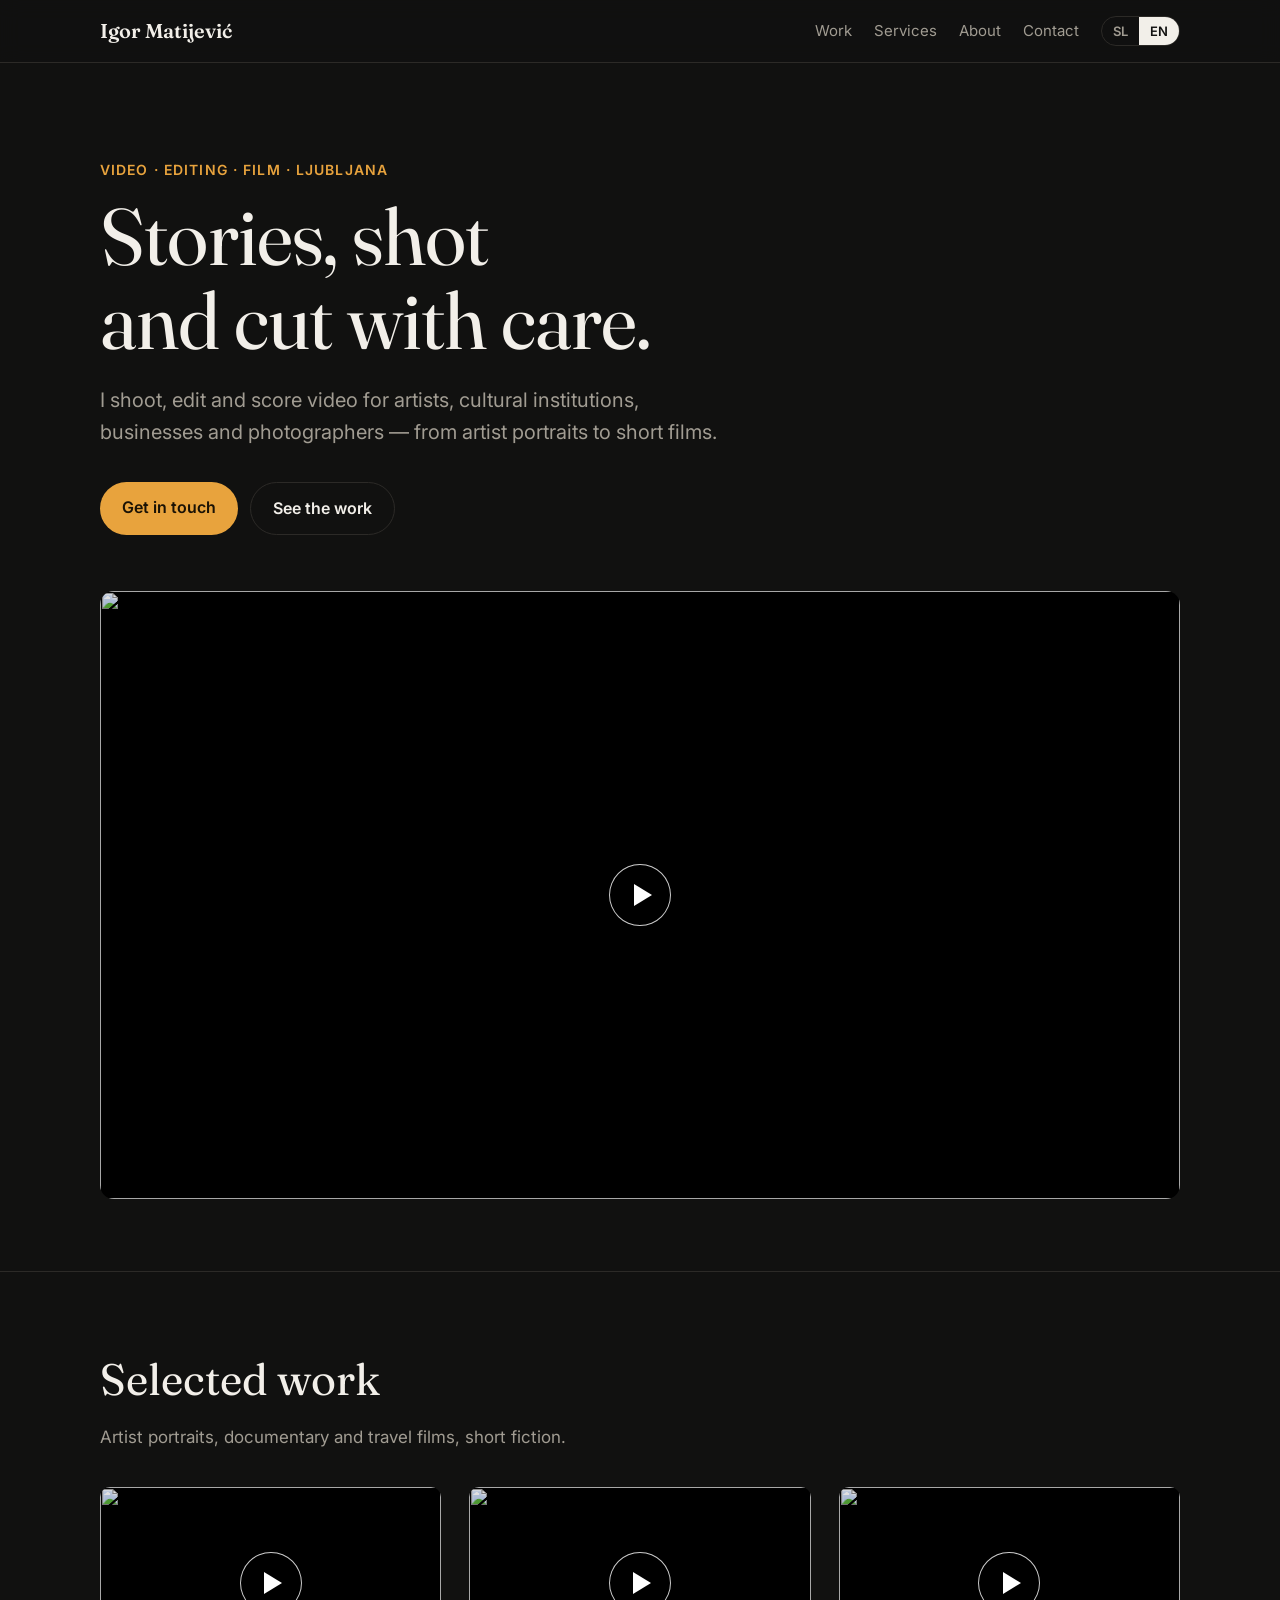
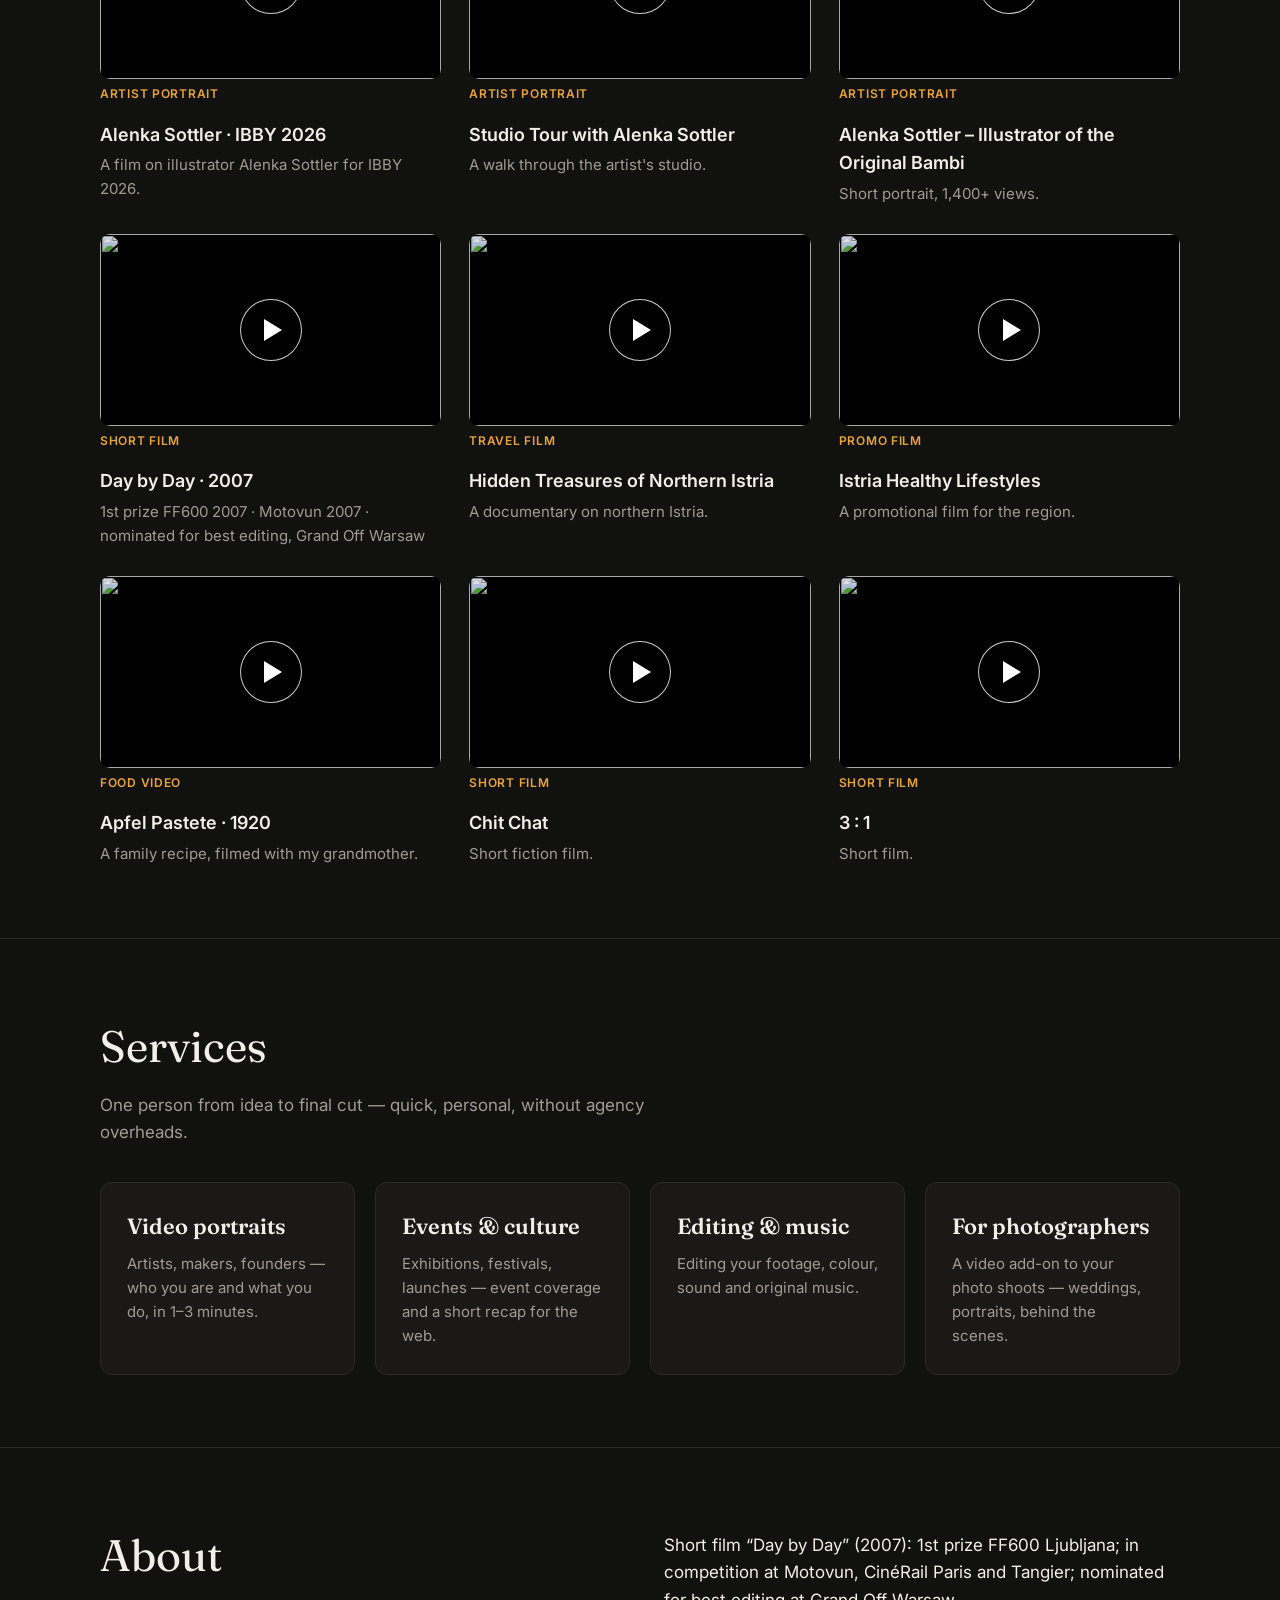
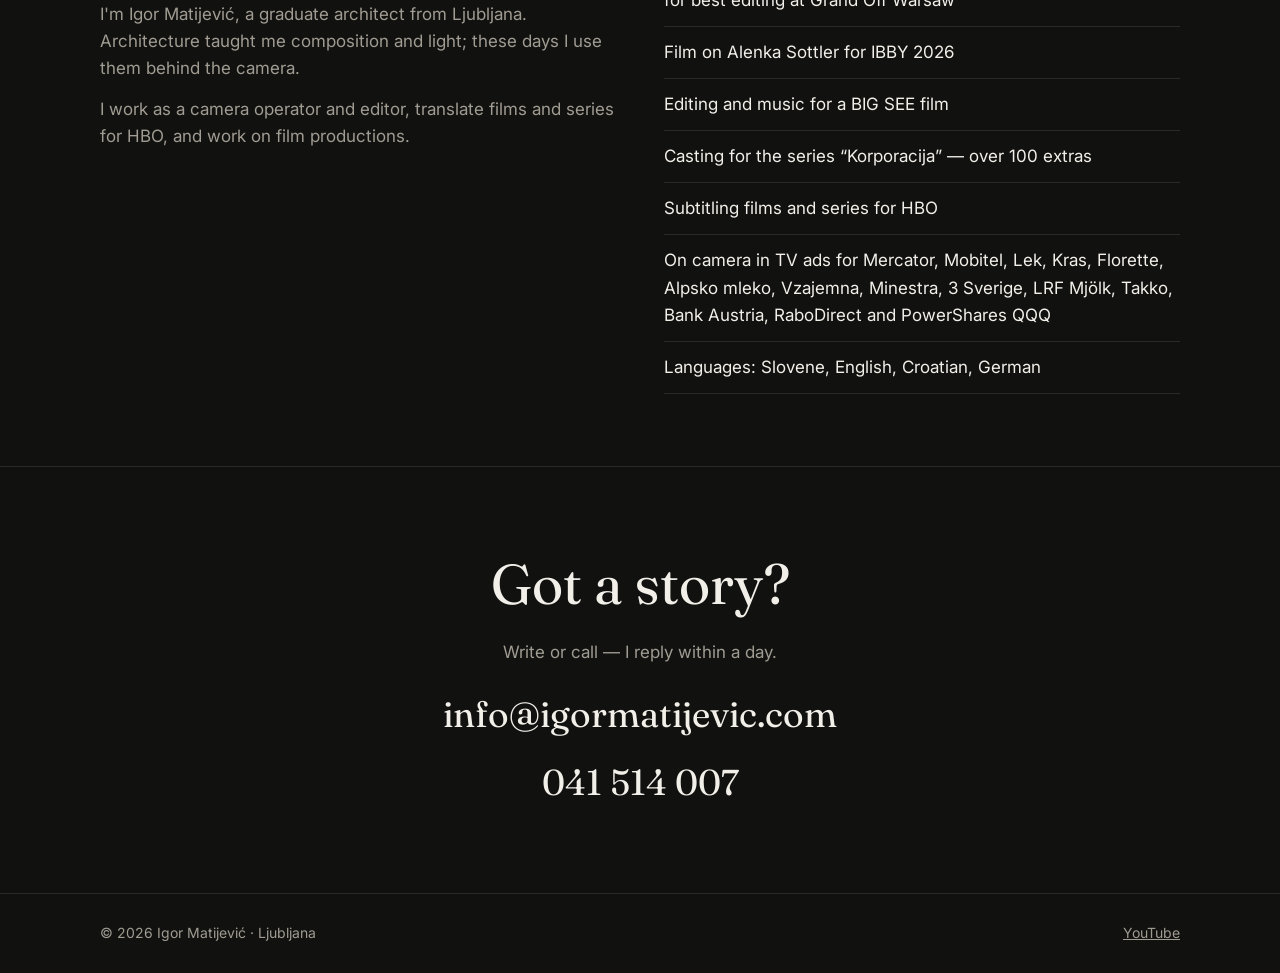
==== index.html @ 6543221e "Add all TV ads to on-camera list" ====
<!doctype html>
<html lang="sl">
<head>
<meta charset="utf-8">
<meta name="viewport" content="width=device-width, initial-scale=1">
<title>Igor Matijević · Video, montaža, film</title>
<meta name="description" content="Igor Matijević – video produkcija, montaža in kratki filmi v Ljubljani. Video production, editing and short films, Ljubljana.">
<link rel="preconnect" href="https://fonts.googleapis.com">
<link rel="preconnect" href="https://fonts.gstatic.com" crossorigin>
<link href="https://fonts.googleapis.com/css2?family=Fraunces:opsz,wght@9..144,400;9..144,600&family=Inter:wght@400;500;600&display=swap" rel="stylesheet">
<style>
:root{--bg:#111110;--bg2:#1a1917;--fg:#f2efe9;--mute:#a19c92;--line:#2c2a27;--acc:#e8a33d}
*{box-sizing:border-box;margin:0;padding:0}
html{scroll-behavior:smooth}
body{background:var(--bg);color:var(--fg);font:17px/1.6 Inter,system-ui,sans-serif;-webkit-font-smoothing:antialiased}
a{color:inherit}
.wrap{max-width:1120px;margin:0 auto;padding:0 20px}
header{position:sticky;top:0;z-index:5;background:rgba(17,17,16,.88);backdrop-filter:blur(10px);border-bottom:1px solid var(--line)}
header .wrap{display:flex;align-items:center;justify-content:space-between;height:62px;gap:16px}
.logo{font-family:Fraunces,serif;font-weight:600;font-size:20px;text-decoration:none;white-space:nowrap}
nav{display:flex;gap:22px;align-items:center}
nav a{text-decoration:none;color:var(--mute);font-size:15px}
nav a:hover{color:var(--fg)}
.lang{border:1px solid var(--line);border-radius:999px;display:flex;overflow:hidden}
.lang button{background:none;border:0;color:var(--mute);font:600 13px Inter;padding:6px 11px;cursor:pointer}
.lang button.on{background:var(--fg);color:var(--bg)}
.hero{padding-top:96px;padding-bottom:72px}
.eyebrow{color:var(--acc);font-size:14px;font-weight:600;letter-spacing:.08em;text-transform:uppercase}
h1{font-family:Fraunces,serif;font-weight:400;font-size:clamp(40px,7vw,80px);line-height:1.04;margin:14px 0 22px;letter-spacing:-.01em}
.lead{font-size:20px;color:var(--mute);max-width:620px}
.cta{display:flex;gap:12px;margin-top:34px;flex-wrap:wrap}
.btn{display:inline-block;padding:13px 22px;border-radius:999px;text-decoration:none;font-weight:600;font-size:16px}
.btn.p{background:var(--acc);color:#1a1205}
.btn.s{border:1px solid var(--line)}
.feature{position:relative;aspect-ratio:16/9;border-radius:14px;overflow:hidden;background:#000;margin-top:56px}
section{padding:72px 0;border-top:1px solid var(--line)}
h2{font-family:Fraunces,serif;font-weight:400;font-size:clamp(30px,4vw,44px);margin-bottom:10px}
.sub{color:var(--mute);margin-bottom:36px;max-width:620px}
.grid{display:grid;grid-template-columns:repeat(auto-fill,minmax(300px,1fr));gap:28px}
.card .vid{position:relative;aspect-ratio:16/9;border-radius:10px;overflow:hidden;background:#000;cursor:pointer}
.vid img{width:100%;height:100%;object-fit:cover;display:block;transition:transform .4s,opacity .3s;opacity:.88}
.vid:hover img{transform:scale(1.03);opacity:1}
.vid .play{position:absolute;inset:0;display:grid;place-items:center}
.vid .play span{width:62px;height:62px;border-radius:50%;background:rgba(0,0,0,.55);border:1.5px solid rgba(255,255,255,.8);display:grid;place-items:center}
.vid .play span:after{content:"";border-left:18px solid #fff;border-top:11px solid transparent;border-bottom:11px solid transparent;margin-left:5px}
.vid iframe{position:absolute;inset:0;width:100%;height:100%;border:0}
.card h3{font-size:18px;font-weight:600;margin:14px 0 4px}
.card p{color:var(--mute);font-size:15px}
.tag{display:inline-block;font-size:12px;font-weight:600;color:var(--acc);text-transform:uppercase;letter-spacing:.06em}
.svc{display:grid;grid-template-columns:repeat(auto-fit,minmax(240px,1fr));gap:20px}
.svc div{background:var(--bg2);border:1px solid var(--line);border-radius:12px;padding:26px}
.svc h3{font-family:Fraunces,serif;font-weight:600;font-size:22px;margin-bottom:8px}
.svc p{color:var(--mute);font-size:15px}
.about{display:grid;grid-template-columns:1fr 1fr;gap:48px}
.about p{color:var(--mute);margin-bottom:14px}
.about ul{list-style:none}
.about li{padding:12px 0;border-bottom:1px solid var(--line)}
.contact{text-align:center}
.contact h2{font-size:clamp(34px,5vw,56px)}
.contact .big{display:block;font-family:Fraunces,serif;font-size:clamp(22px,4vw,36px);text-decoration:none;margin:10px 0}
.contact .big:hover{color:var(--acc)}
footer{border-top:1px solid var(--line);padding:28px 0;color:var(--mute);font-size:14px}
footer .wrap{display:flex;justify-content:space-between;flex-wrap:wrap;gap:10px}
[data-en]{display:none}
html[lang=en] [data-sl]{display:none}
html[lang=en] [data-en]{display:revert}
@media (max-width:760px){
  nav a{display:none}
  .hero{padding-top:56px;padding-bottom:40px}
  .about{grid-template-columns:1fr;gap:20px}
  section{padding:56px 0}
}
</style>
</head>
<body>
<header><div class="wrap">
  <a class="logo" href="#top">Igor Matijević</a>
  <nav>
    <a href="#work"><span data-sl>Projekti</span><span data-en>Work</span></a>
    <a href="#services"><span data-sl>Storitve</span><span data-en>Services</span></a>
    <a href="#about"><span data-sl>O meni</span><span data-en>About</span></a>
    <a href="#contact"><span data-sl>Kontakt</span><span data-en>Contact</span></a>
    <div class="lang"><button data-l="sl">SL</button><button data-l="en">EN</button></div>
  </nav>
</div></header>

<main id="top">
<div class="wrap hero">
  <div class="eyebrow"><span data-sl>Video · montaža · film · Ljubljana</span><span data-en>Video · editing · film · Ljubljana</span></div>
  <h1><span data-sl>Zgodbe, posnete<br>in zmontirane z občutkom.</span><span data-en>Stories, shot<br>and cut with care.</span></h1>
  <p class="lead"><span data-sl>Snemam, montiram in ozvočim video za umetnike, kulturne ustanove, podjetja in fotografe — od portreta umetnika do kratkega filma.</span><span data-en>I shoot, edit and score video for artists, cultural institutions, businesses and photographers — from artist portraits to short films.</span></p>
  <div class="cta">
    <a class="btn p" href="#contact"><span data-sl>Pošljite povpraševanje</span><span data-en>Get in touch</span></a>
    <a class="btn s" href="#work"><span data-sl>Poglejte projekte</span><span data-en>See the work</span></a>
  </div>
  <div class="feature vid" data-id="cUYOiwYadvQ"></div>
</div>

<section id="work"><div class="wrap">
  <h2><span data-sl>Izbrani projekti</span><span data-en>Selected work</span></h2>
  <p class="sub"><span data-sl>Portreti umetnikov, dokumentarni in turistični filmi, kratki igrani filmi.</span><span data-en>Artist portraits, documentary and travel films, short fiction.</span></p>
  <div class="grid">
    <div class="card"><div class="vid" data-id="cUYOiwYadvQ"></div><span class="tag"><span data-sl>Portret umetnice</span><span data-en>Artist portrait</span></span><h3>Alenka Sottler · IBBY 2026</h3><p><span data-sl>Film o ilustratorki Alenki Sottler za IBBY 2026.</span><span data-en>A film on illustrator Alenka Sottler for IBBY 2026.</span></p></div>
    <div class="card"><div class="vid" data-id="S5imX1U618c"></div><span class="tag"><span data-sl>Portret umetnice</span><span data-en>Artist portrait</span></span><h3>Studio Tour with Alenka Sottler</h3><p><span data-sl>Sprehod po ateljeju.</span><span data-en>A walk through the artist's studio.</span></p></div>
    <div class="card"><div class="vid" data-id="T2biNFOkhRQ"></div><span class="tag"><span data-sl>Portret umetnice</span><span data-en>Artist portrait</span></span><h3>Alenka Sottler – Illustrator of the Original Bambi</h3><p><span data-sl>Kratki portret, 1.400+ ogledov.</span><span data-en>Short portrait, 1,400+ views.</span></p></div>
    <div class="card"><div class="vid" data-id="k13na9H8UmI"></div><span class="tag"><span data-sl>Kratki film</span><span data-en>Short film</span></span><h3>Day by Day · 2007</h3><p><span data-sl>1. nagrada FF600 2007 · Motovun 2007 · nominacija za najboljšo montažo, Grand Off Varšava</span><span data-en>1st prize FF600 2007 · Motovun 2007 · nominated for best editing, Grand Off Warsaw</span></p></div>
    <div class="card"><div class="vid" data-id="pCAexVz2f6I"></div><span class="tag"><span data-sl>Turistični film</span><span data-en>Travel film</span></span><h3>Hidden Treasures of Northern Istria</h3><p><span data-sl>Dokumentarni film o severni Istri.</span><span data-en>A documentary on northern Istria.</span></p></div>
    <div class="card"><div class="vid" data-id="UkIZuH9oOqo"></div><span class="tag"><span data-sl>Promocijski film</span><span data-en>Promo film</span></span><h3>Istria Healthy Lifestyles</h3><p><span data-sl>Promocijski film za regijo.</span><span data-en>A promotional film for the region.</span></p></div>
    <div class="card"><div class="vid" data-id="maEDvfX6c0M"></div><span class="tag"><span data-sl>Kulinarični video</span><span data-en>Food video</span></span><h3>Apfel Pastete · 1920</h3><p><span data-sl>Družinski recept, posnet z babico.</span><span data-en>A family recipe, filmed with my grandmother.</span></p></div>
    <div class="card"><div class="vid" data-id="a1gP6Kw1OWs"></div><span class="tag"><span data-sl>Kratki film</span><span data-en>Short film</span></span><h3>Chit Chat</h3><p><span data-sl>Kratki igrani film.</span><span data-en>Short fiction film.</span></p></div>
    <div class="card"><div class="vid" data-id="6SYSOx91cC8"></div><span class="tag"><span data-sl>Kratki film</span><span data-en>Short film</span></span><h3>3 : 1</h3><p><span data-sl>Kratki film.</span><span data-en>Short film.</span></p></div>
  </div>
</div></section>

<section id="services"><div class="wrap">
  <h2><span data-sl>Storitve</span><span data-en>Services</span></h2>
  <p class="sub"><span data-sl>En človek od ideje do končnega videa — hitro, osebno in brez agencijskih stroškov.</span><span data-en>One person from idea to final cut — quick, personal, without agency overheads.</span></p>
  <div class="svc">
    <div><h3><span data-sl>Video portreti</span><span data-en>Video portraits</span></h3><p><span data-sl>Umetniki, obrtniki, podjetniki — kdo ste in kaj delate, v 1–3 minutah.</span><span data-en>Artists, makers, founders — who you are and what you do, in 1–3 minutes.</span></p></div>
    <div><h3><span data-sl>Dogodki in kultura</span><span data-en>Events &amp; culture</span></h3><p><span data-sl>Razstave, festivali, predstavitve — posnetek dogodka in kratek povzetek za splet.</span><span data-en>Exhibitions, festivals, launches — event coverage and a short recap for the web.</span></p></div>
    <div><h3><span data-sl>Montaža in glasba</span><span data-en>Editing &amp; music</span></h3><p><span data-sl>Montaža vašega materiala, barvna korekcija, zvok in originalna glasba.</span><span data-en>Editing your footage, colour, sound and original music.</span></p></div>
    <div><h3><span data-sl>Za fotografe</span><span data-en>For photographers</span></h3><p><span data-sl>Video dodatek k vašim fotografijam — poroke, portreti, zakulisje.</span><span data-en>A video add-on to your photo shoots — weddings, portraits, behind the scenes.</span></p></div>
  </div>
</div></section>

<section id="about"><div class="wrap about">
  <div>
    <h2><span data-sl>O meni</span><span data-en>About</span></h2>
    <p><span data-sl>Sem Igor Matijević, univerzitetni diplomirani arhitekt iz Ljubljane. Arhitektura me je naučila kompozicije in svetlobe; zadnja leta jo uporabljam za kamero.</span><span data-en>I'm Igor Matijević, a graduate architect from Ljubljana. Architecture taught me composition and light; these days I use them behind the camera.</span></p>
    <p><span data-sl>Delam kot snemalec in montažer, prevajam filme in serije za HBO ter sodelujem pri filmskih produkcijah.</span><span data-en>I work as a camera operator and editor, translate films and series for HBO, and work on film productions.</span></p>
  </div>
  <ul>
    <li><span data-sl>Kratki film »Day by Day« (2007): 1. nagrada FF600 Ljubljana; tekmovalni program Motovun, CinéRail Pariz in Tanger; nominacija za montažo Grand Off Varšava</span><span data-en>Short film “Day by Day” (2007): 1st prize FF600 Ljubljana; in competition at Motovun, CinéRail Paris and Tangier; nominated for best editing at Grand Off Warsaw</span></li>
    <li><span data-sl>Film o Alenki Sottler za IBBY 2026</span><span data-en>Film on Alenka Sottler for IBBY 2026</span></li>
    <li><span data-sl>Montaža in glasba za film BIG SEE</span><span data-en>Editing and music for a BIG SEE film</span></li>
    <li><span data-sl>Casting za serijo »Korporacija« — več kot 100 statistov</span><span data-en>Casting for the series “Korporacija” — over 100 extras</span></li>
    <li><span data-sl>Podnaslavljanje filmov in serij za HBO</span><span data-en>Subtitling films and series for HBO</span></li>
    <li><span data-sl>Pred kamero v TV oglasih za Mercator, Mobitel, Lek, Kras, Florette, Alpsko mleko, Vzajemno, Minestro, 3 Sverige, LRF Mjölk, Takko, Bank Austria, RaboDirect in PowerShares QQQ</span><span data-en>On camera in TV ads for Mercator, Mobitel, Lek, Kras, Florette, Alpsko mleko, Vzajemna, Minestra, 3 Sverige, LRF Mjölk, Takko, Bank Austria, RaboDirect and PowerShares QQQ</span></li>
    <li><span data-sl>Jeziki: slovenščina, angleščina, hrvaščina, nemščina</span><span data-en>Languages: Slovene, English, Croatian, German</span></li>
  </ul>
</div></section>

<section id="contact" class="contact"><div class="wrap">
  <h2><span data-sl>Imate zgodbo?</span><span data-en>Got a story?</span></h2>
  <p class="sub" style="margin:0 auto 20px"><span data-sl>Pišite ali pokličite — odgovorim v enem dnevu.</span><span data-en>Write or call — I reply within a day.</span></p>
  <a class="big" href="mailto:info@igormatijevic.com">info@igormatijevic.com</a>
  <a class="big" href="tel:+38641514007">041 514 007</a>
</div></section>
</main>

<footer><div class="wrap">
  <span>© 2026 Igor Matijević · Ljubljana</span>
  <a href="https://www.youtube.com/@IgorMatijevic" target="_blank" rel="noopener">YouTube</a>
</div></footer>

<script>
document.querySelectorAll('.vid').forEach(v=>{
  const id=v.dataset.id;
  v.innerHTML='<img loading="lazy" alt="" src="https://i.ytimg.com/vi/'+id+'/hqdefault.jpg"><div class="play"><span></span></div>';
  v.addEventListener('click',()=>{v.innerHTML='<iframe src="https://www.youtube-nocookie.com/embed/'+id+'?autoplay=1&rel=0" allow="autoplay; encrypted-media; fullscreen" allowfullscreen></iframe>'},{once:true});
});
function setLang(l){
  document.documentElement.lang=l;
  document.querySelectorAll('.lang button').forEach(b=>b.classList.toggle('on',b.dataset.l===l));
  document.title=l==='en'?'Igor Matijević · Video, editing, film':'Igor Matijević · Video, montaža, film';
  try{localStorage.setItem('lang',l)}catch(e){}
}
document.querySelectorAll('.lang button').forEach(b=>b.onclick=()=>setLang(b.dataset.l));
let l='sl';try{l=localStorage.getItem('lang')||((navigator.language||'').startsWith('sl')?'sl':'en')}catch(e){}
setLang(l);
</script>
</body>
</html>
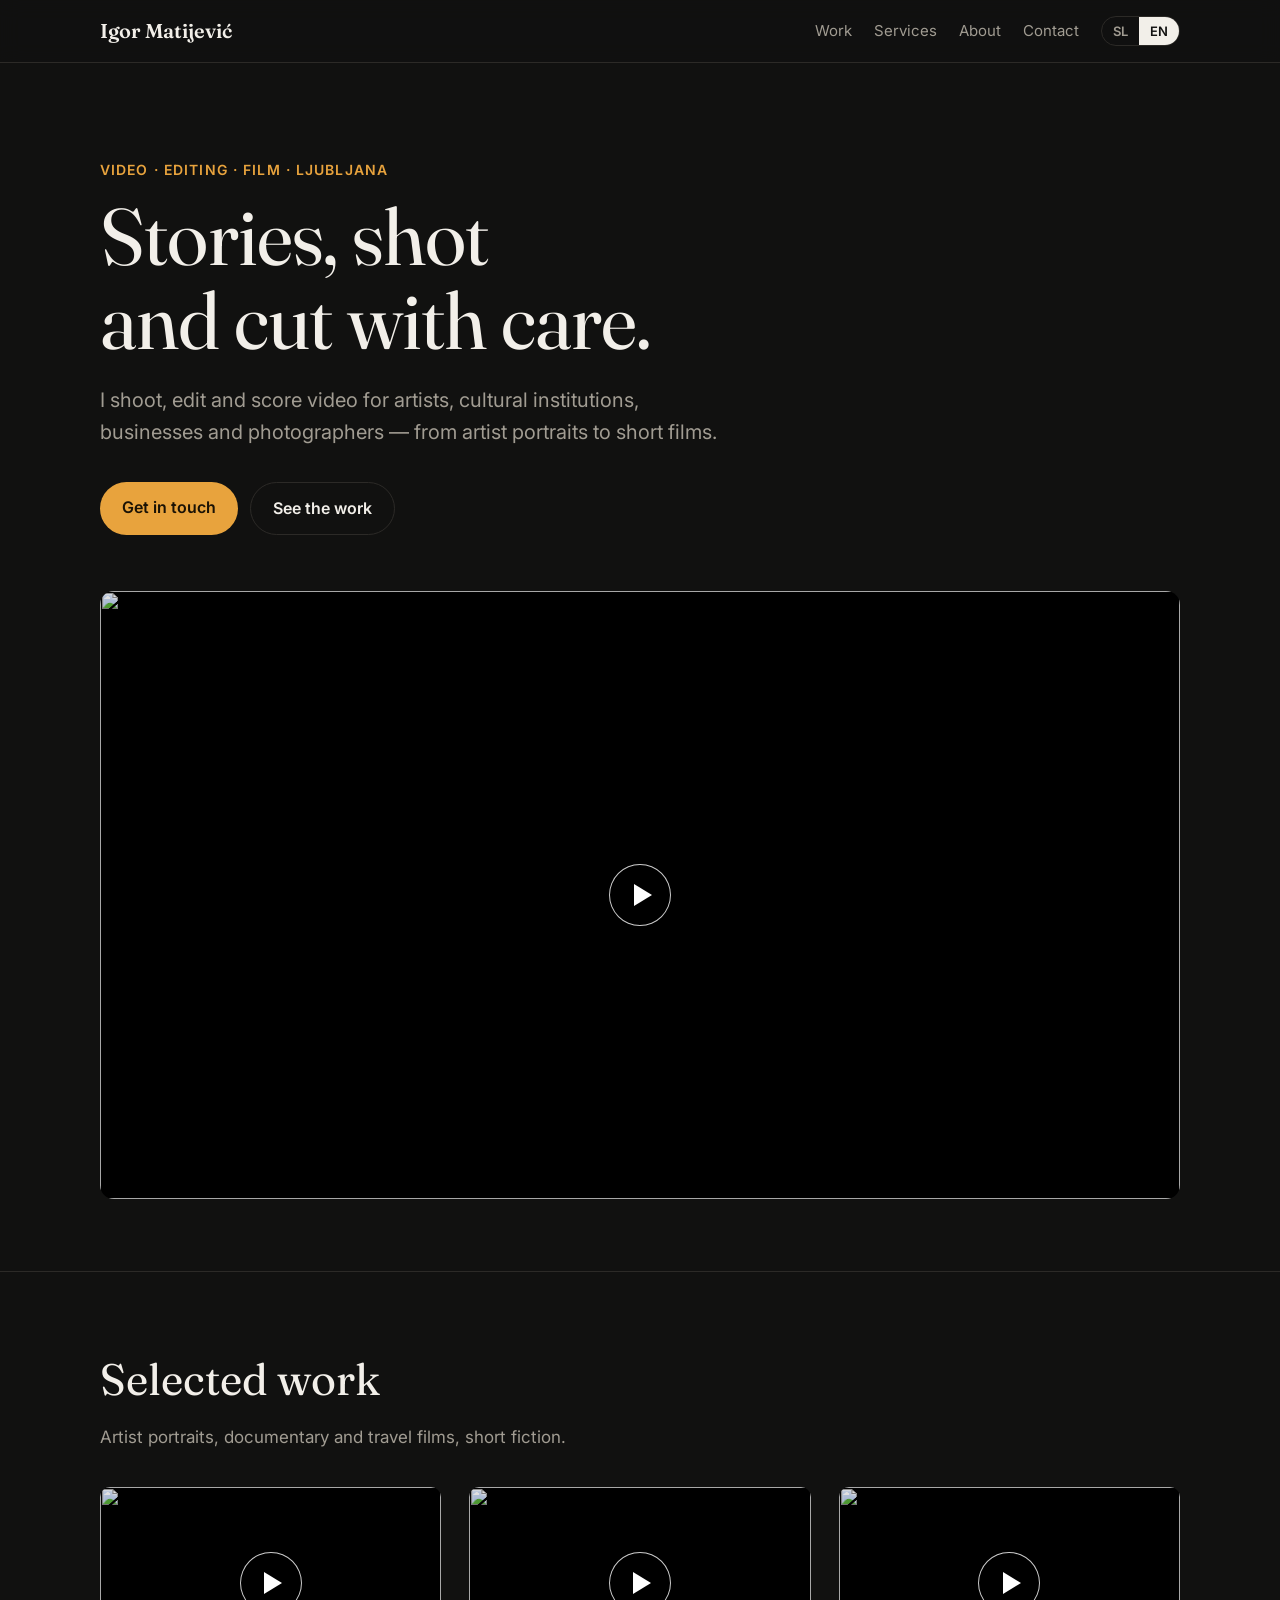
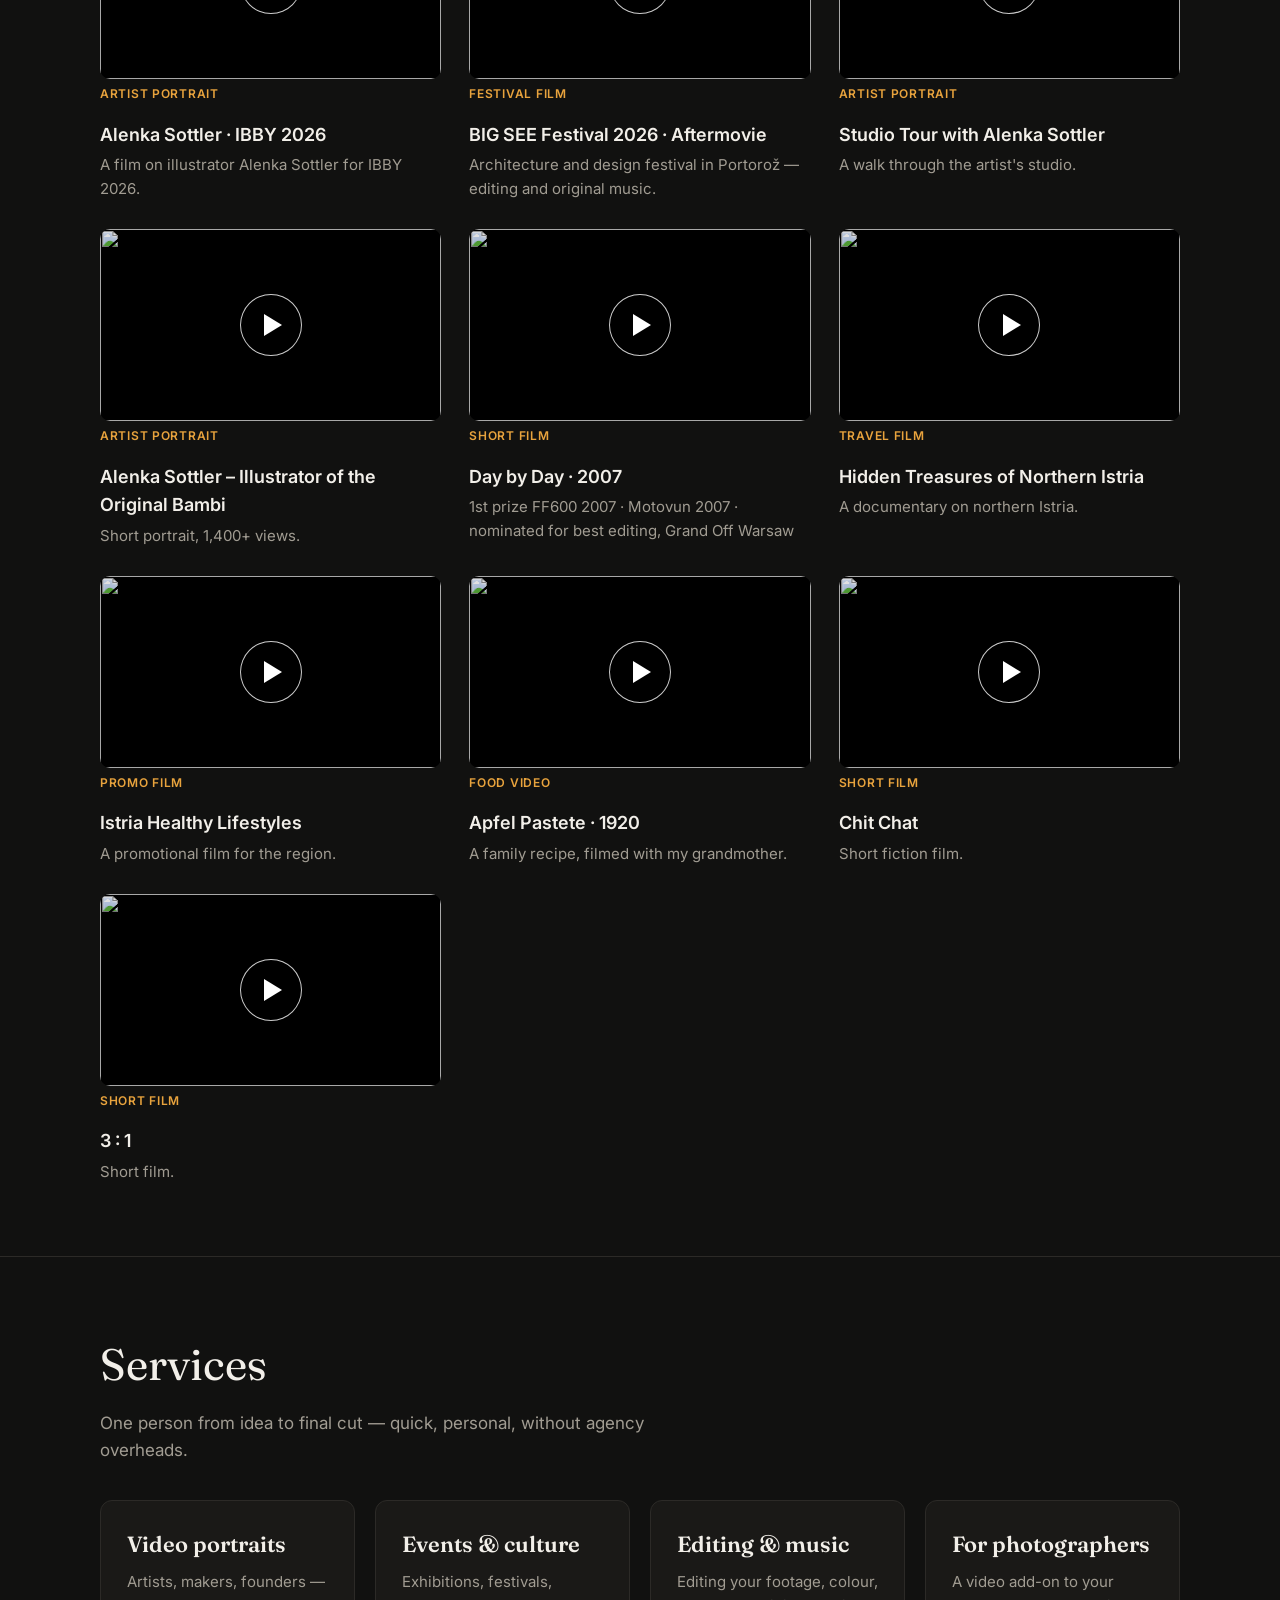
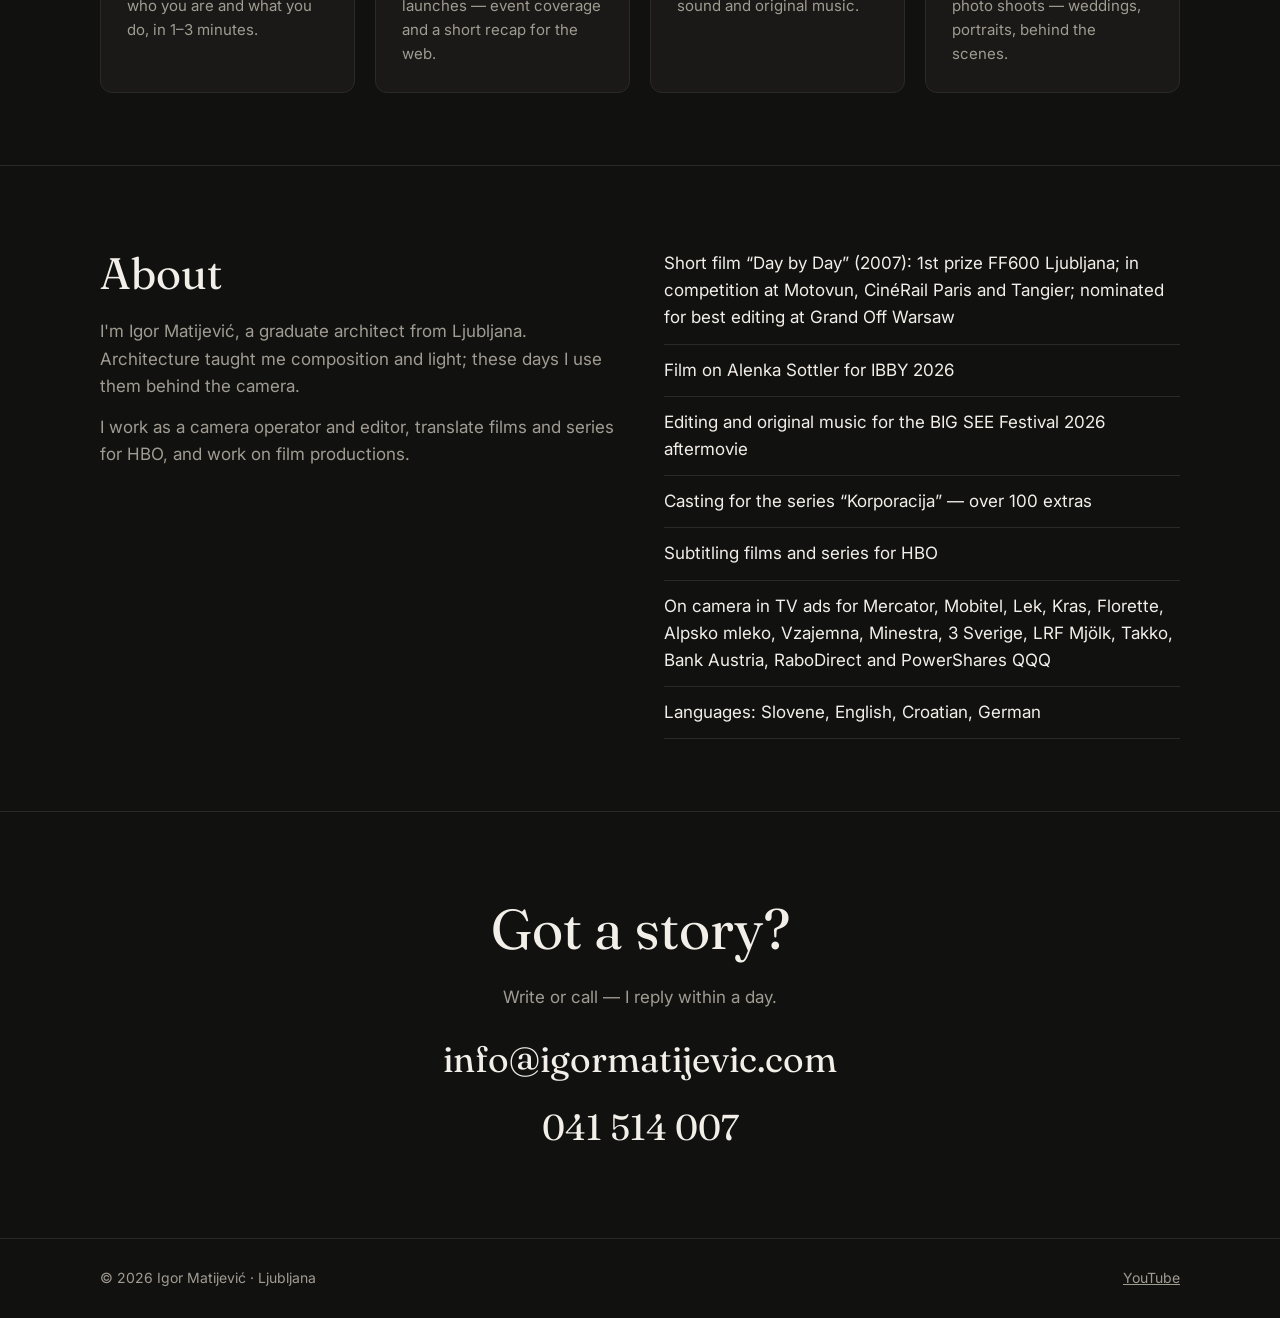
==== commit f177bd9f: "Add BIG SEE 2026 aftermovie" ====
--- a/index.html
+++ b/index.html
@@ -101,6 +101,7 @@
   <p class="sub"><span data-sl>Portreti umetnikov, dokumentarni in turistični filmi, kratki igrani filmi.</span><span data-en>Artist portraits, documentary and travel films, short fiction.</span></p>
   <div class="grid">
     <div class="card"><div class="vid" data-id="cUYOiwYadvQ"></div><span class="tag"><span data-sl>Portret umetnice</span><span data-en>Artist portrait</span></span><h3>Alenka Sottler · IBBY 2026</h3><p><span data-sl>Film o ilustratorki Alenki Sottler za IBBY 2026.</span><span data-en>A film on illustrator Alenka Sottler for IBBY 2026.</span></p></div>
+    <div class="card"><div class="vid" data-id="4kL7IcBkK0g"></div><span class="tag"><span data-sl>Festivalski film</span><span data-en>Festival film</span></span><h3>BIG SEE Festival 2026 · Aftermovie</h3><p><span data-sl>Festival arhitekture in oblikovanja v Portorožu — montaža in originalna glasba.</span><span data-en>Architecture and design festival in Portorož — editing and original music.</span></p></div>
     <div class="card"><div class="vid" data-id="S5imX1U618c"></div><span class="tag"><span data-sl>Portret umetnice</span><span data-en>Artist portrait</span></span><h3>Studio Tour with Alenka Sottler</h3><p><span data-sl>Sprehod po ateljeju.</span><span data-en>A walk through the artist's studio.</span></p></div>
     <div class="card"><div class="vid" data-id="T2biNFOkhRQ"></div><span class="tag"><span data-sl>Portret umetnice</span><span data-en>Artist portrait</span></span><h3>Alenka Sottler – Illustrator of the Original Bambi</h3><p><span data-sl>Kratki portret, 1.400+ ogledov.</span><span data-en>Short portrait, 1,400+ views.</span></p></div>
     <div class="card"><div class="vid" data-id="k13na9H8UmI"></div><span class="tag"><span data-sl>Kratki film</span><span data-en>Short film</span></span><h3>Day by Day · 2007</h3><p><span data-sl>1. nagrada FF600 2007 · Motovun 2007 · nominacija za najboljšo montažo, Grand Off Varšava</span><span data-en>1st prize FF600 2007 · Motovun 2007 · nominated for best editing, Grand Off Warsaw</span></p></div>
@@ -132,7 +133,7 @@
   <ul>
     <li><span data-sl>Kratki film »Day by Day« (2007): 1. nagrada FF600 Ljubljana; tekmovalni program Motovun, CinéRail Pariz in Tanger; nominacija za montažo Grand Off Varšava</span><span data-en>Short film “Day by Day” (2007): 1st prize FF600 Ljubljana; in competition at Motovun, CinéRail Paris and Tangier; nominated for best editing at Grand Off Warsaw</span></li>
     <li><span data-sl>Film o Alenki Sottler za IBBY 2026</span><span data-en>Film on Alenka Sottler for IBBY 2026</span></li>
-    <li><span data-sl>Montaža in glasba za film BIG SEE</span><span data-en>Editing and music for a BIG SEE film</span></li>
+    <li><span data-sl>Montaža in originalna glasba za aftermovie festivala BIG SEE 2026</span><span data-en>Editing and original music for the BIG SEE Festival 2026 aftermovie</span></li>
     <li><span data-sl>Casting za serijo »Korporacija« — več kot 100 statistov</span><span data-en>Casting for the series “Korporacija” — over 100 extras</span></li>
     <li><span data-sl>Podnaslavljanje filmov in serij za HBO</span><span data-en>Subtitling films and series for HBO</span></li>
     <li><span data-sl>Pred kamero v TV oglasih za Mercator, Mobitel, Lek, Kras, Florette, Alpsko mleko, Vzajemno, Minestro, 3 Sverige, LRF Mjölk, Takko, Bank Austria, RaboDirect in PowerShares QQQ</span><span data-en>On camera in TV ads for Mercator, Mobitel, Lek, Kras, Florette, Alpsko mleko, Vzajemna, Minestra, 3 Sverige, LRF Mjölk, Takko, Bank Austria, RaboDirect and PowerShares QQQ</span></li>
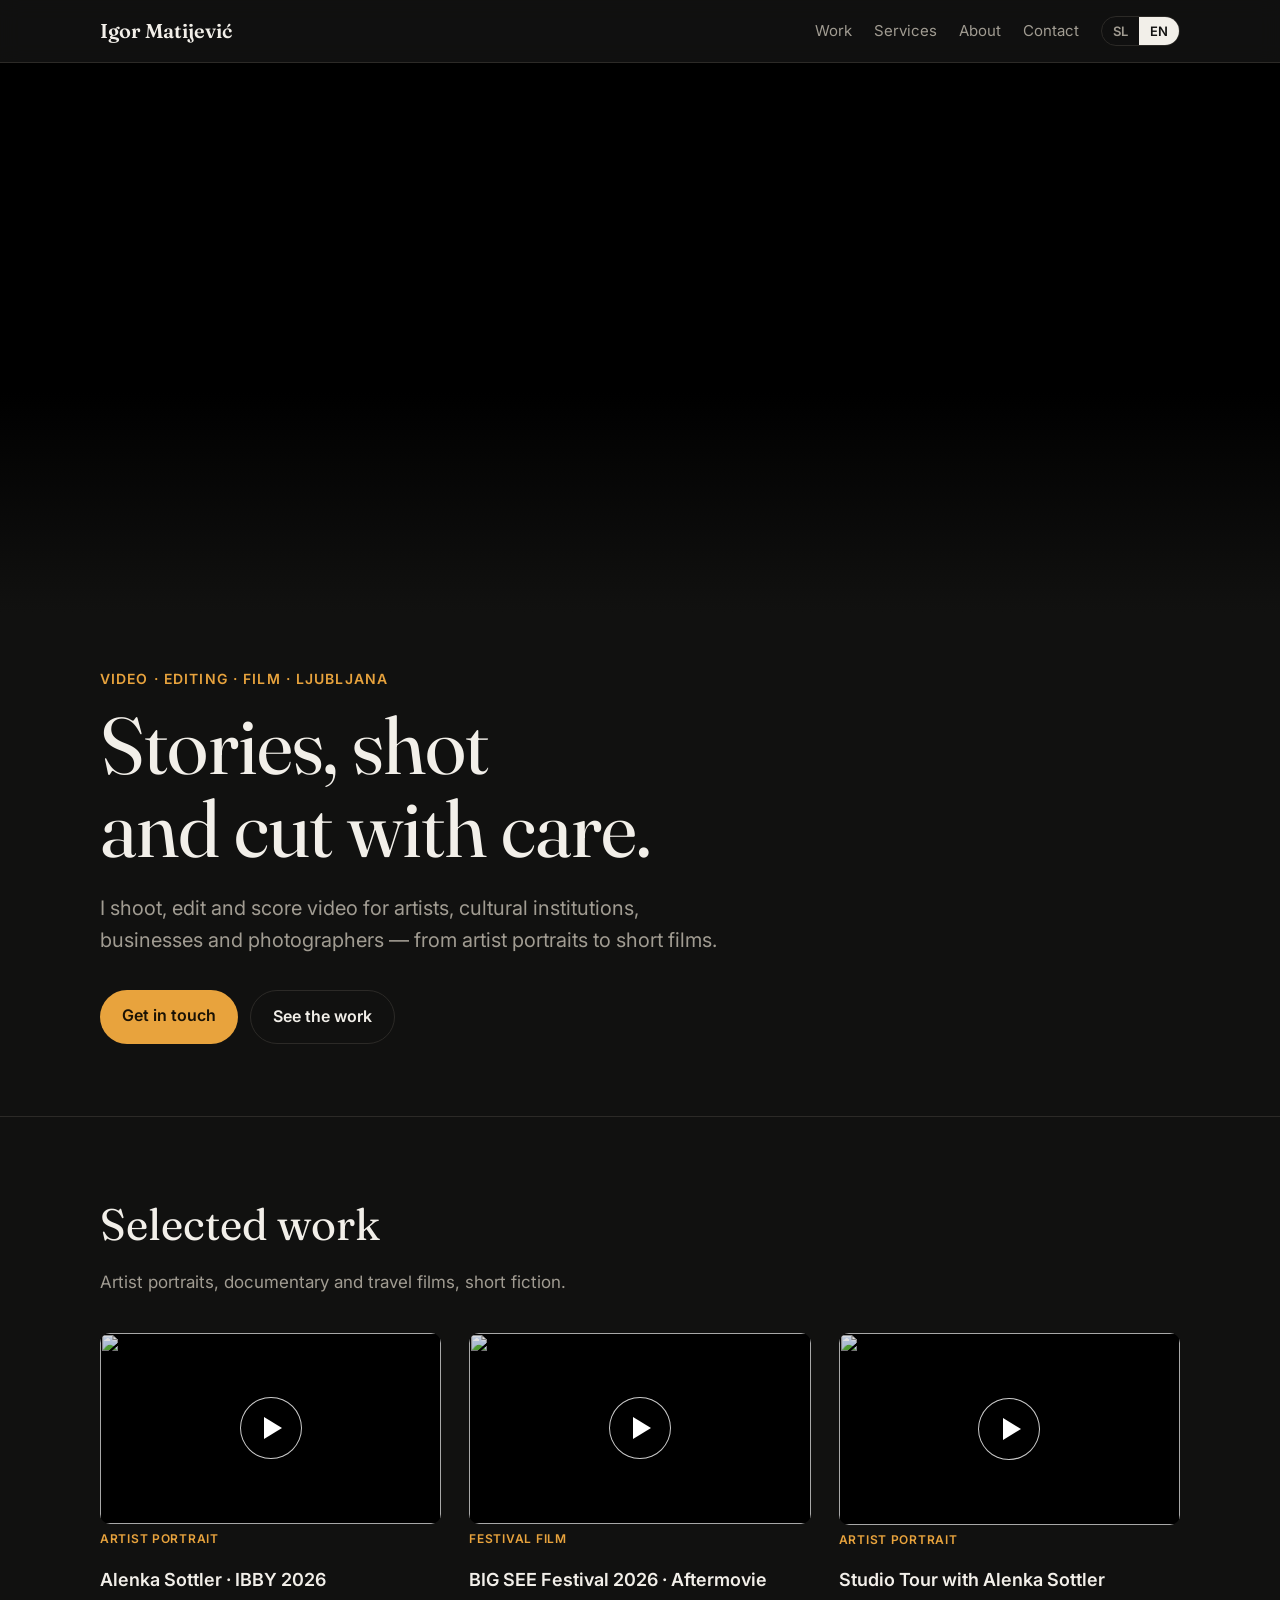
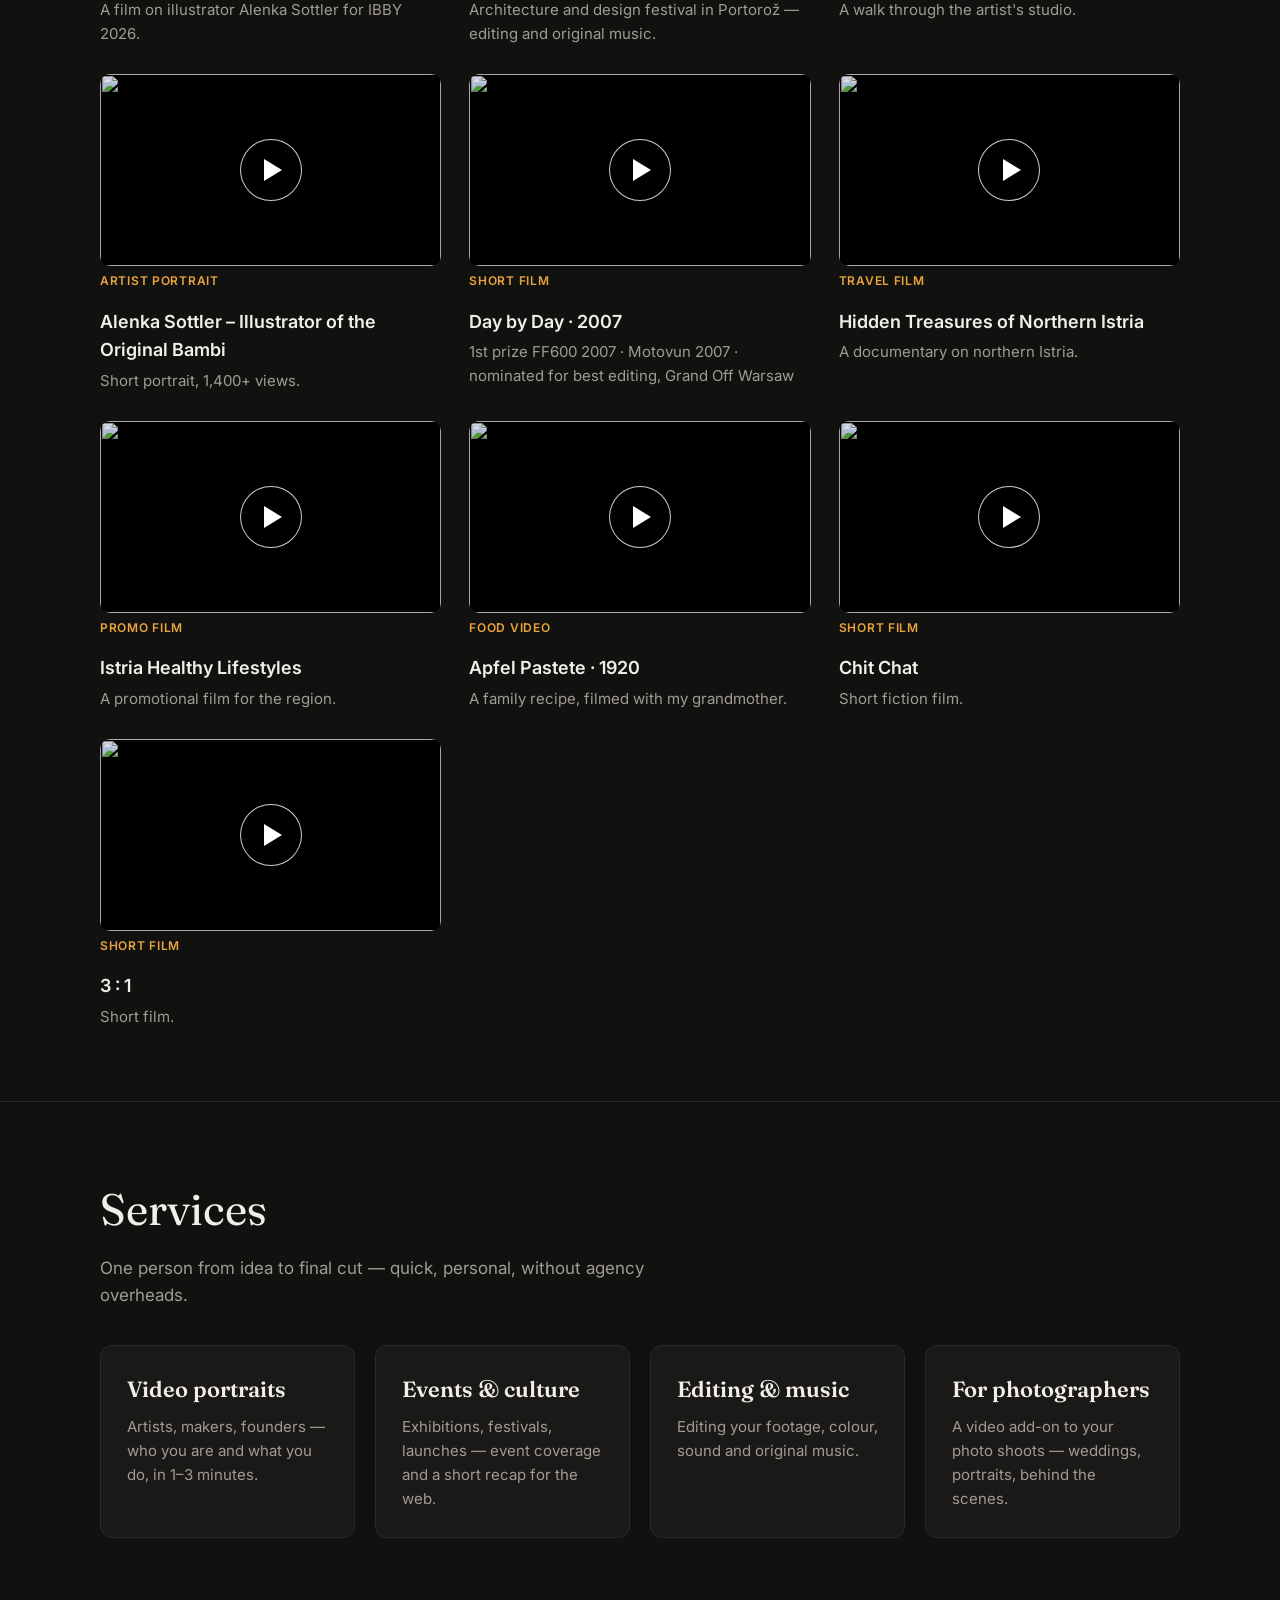
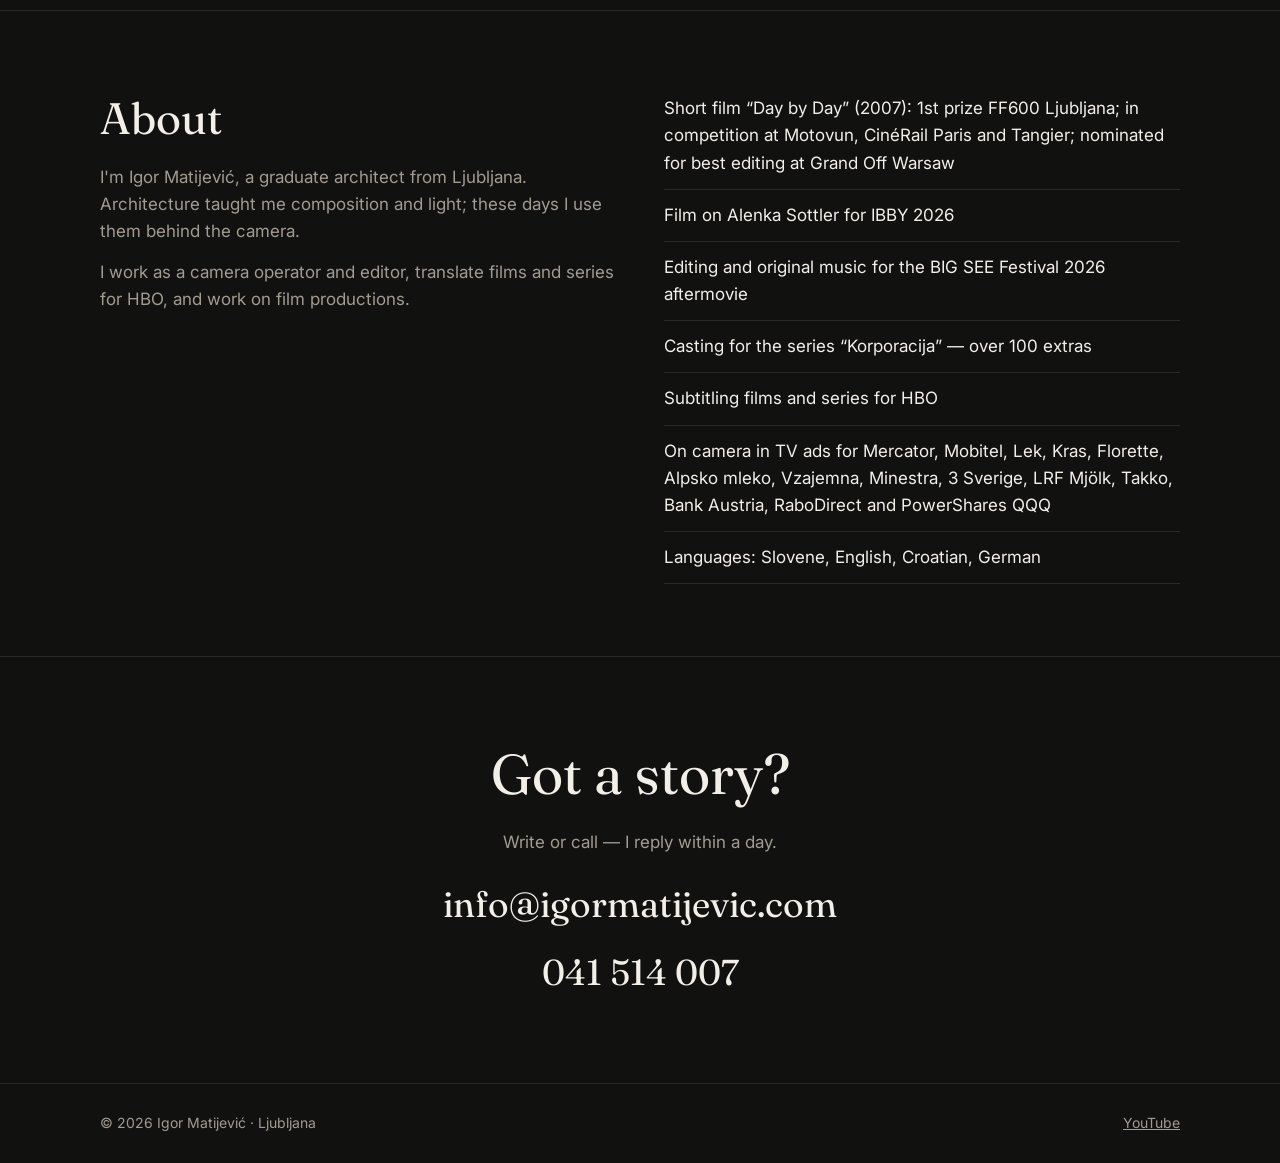
==== commit a9411f16: "Try looping showreel banner" ====
--- a/index.html
+++ b/index.html
@@ -24,7 +24,7 @@
 .lang{border:1px solid var(--line);border-radius:999px;display:flex;overflow:hidden}
 .lang button{background:none;border:0;color:var(--mute);font:600 13px Inter;padding:6px 11px;cursor:pointer}
 .lang button.on{background:var(--fg);color:var(--bg)}
-.hero{padding-top:96px;padding-bottom:72px}
+.hero{padding-top:56px;padding-bottom:72px}
 .eyebrow{color:var(--acc);font-size:14px;font-weight:600;letter-spacing:.08em;text-transform:uppercase}
 h1{font-family:Fraunces,serif;font-weight:400;font-size:clamp(40px,7vw,80px);line-height:1.04;margin:14px 0 22px;letter-spacing:-.01em}
 .lead{font-size:20px;color:var(--mute);max-width:620px}
@@ -33,6 +33,9 @@
 .btn.p{background:var(--acc);color:#1a1205}
 .btn.s{border:1px solid var(--line)}
 .feature{position:relative;aspect-ratio:16/9;border-radius:14px;overflow:hidden;background:#000;margin-top:56px}
+.reel{position:relative;width:100%;aspect-ratio:21/9;overflow:hidden;background:#000}
+.reel iframe{position:absolute;top:50%;left:50%;width:100%;aspect-ratio:16/9;height:auto;transform:translate(-50%,-50%) scale(1.12);pointer-events:none;border:0}
+.reel:after{content:"";position:absolute;inset:0;background:linear-gradient(180deg,rgba(17,17,16,0) 60%,var(--bg))}
 section{padding:72px 0;border-top:1px solid var(--line)}
 h2{font-family:Fraunces,serif;font-weight:400;font-size:clamp(30px,4vw,44px);margin-bottom:10px}
 .sub{color:var(--mute);margin-bottom:36px;max-width:620px}
@@ -66,7 +69,7 @@
 html[lang=en] [data-en]{display:revert}
 @media (max-width:760px){
   nav a{display:none}
-  .hero{padding-top:56px;padding-bottom:40px}
+  .hero{padding-top:32px;padding-bottom:40px}
   .about{grid-template-columns:1fr;gap:20px}
   section{padding:56px 0}
 }
@@ -85,6 +88,7 @@
 </div></header>
 
 <main id="top">
+<div class="reel" aria-hidden="true"><iframe src="https://www.youtube-nocookie.com/embed/1mVct9-HUAA?autoplay=1&mute=1&loop=1&playlist=1mVct9-HUAA&controls=0&playsinline=1&rel=0&disablekb=1&iv_load_policy=3&start=11" allow="autoplay; encrypted-media" tabindex="-1" title="Showreel"></iframe></div>
 <div class="wrap hero">
   <div class="eyebrow"><span data-sl>Video · montaža · film · Ljubljana</span><span data-en>Video · editing · film · Ljubljana</span></div>
   <h1><span data-sl>Zgodbe, posnete<br>in zmontirane z občutkom.</span><span data-en>Stories, shot<br>and cut with care.</span></h1>
@@ -93,7 +97,6 @@
     <a class="btn p" href="#contact"><span data-sl>Pošljite povpraševanje</span><span data-en>Get in touch</span></a>
     <a class="btn s" href="#work"><span data-sl>Poglejte projekte</span><span data-en>See the work</span></a>
   </div>
-  <div class="feature vid" data-id="cUYOiwYadvQ"></div>
 </div>
 
 <section id="work"><div class="wrap">
@@ -101,7 +104,7 @@
   <p class="sub"><span data-sl>Portreti umetnikov, dokumentarni in turistični filmi, kratki igrani filmi.</span><span data-en>Artist portraits, documentary and travel films, short fiction.</span></p>
   <div class="grid">
     <div class="card"><div class="vid" data-id="cUYOiwYadvQ"></div><span class="tag"><span data-sl>Portret umetnice</span><span data-en>Artist portrait</span></span><h3>Alenka Sottler · IBBY 2026</h3><p><span data-sl>Film o ilustratorki Alenki Sottler za IBBY 2026.</span><span data-en>A film on illustrator Alenka Sottler for IBBY 2026.</span></p></div>
-    <div class="card"><div class="vid" data-id="4kL7IcBkK0g"></div><span class="tag"><span data-sl>Festivalski film</span><span data-en>Festival film</span></span><h3>BIG SEE Festival 2026 · Aftermovie</h3><p><span data-sl>Festival arhitekture in oblikovanja v Portorožu — montaža in originalna glasba.</span><span data-en>Architecture and design festival in Portorož — editing and original music.</span></p></div>
+    <div class="card"><div class="vid" data-id="cWoLYw0EfJQ"></div><span class="tag"><span data-sl>Festivalski film</span><span data-en>Festival film</span></span><h3>BIG SEE Festival 2026 · Aftermovie</h3><p><span data-sl>Festival arhitekture in oblikovanja v Portorožu — montaža in originalna glasba.</span><span data-en>Architecture and design festival in Portorož — editing and original music.</span></p></div>
     <div class="card"><div class="vid" data-id="S5imX1U618c"></div><span class="tag"><span data-sl>Portret umetnice</span><span data-en>Artist portrait</span></span><h3>Studio Tour with Alenka Sottler</h3><p><span data-sl>Sprehod po ateljeju.</span><span data-en>A walk through the artist's studio.</span></p></div>
     <div class="card"><div class="vid" data-id="T2biNFOkhRQ"></div><span class="tag"><span data-sl>Portret umetnice</span><span data-en>Artist portrait</span></span><h3>Alenka Sottler – Illustrator of the Original Bambi</h3><p><span data-sl>Kratki portret, 1.400+ ogledov.</span><span data-en>Short portrait, 1,400+ views.</span></p></div>
     <div class="card"><div class="vid" data-id="k13na9H8UmI"></div><span class="tag"><span data-sl>Kratki film</span><span data-en>Short film</span></span><h3>Day by Day · 2007</h3><p><span data-sl>1. nagrada FF600 2007 · Motovun 2007 · nominacija za najboljšo montažo, Grand Off Varšava</span><span data-en>1st prize FF600 2007 · Motovun 2007 · nominated for best editing, Grand Off Warsaw</span></p></div>
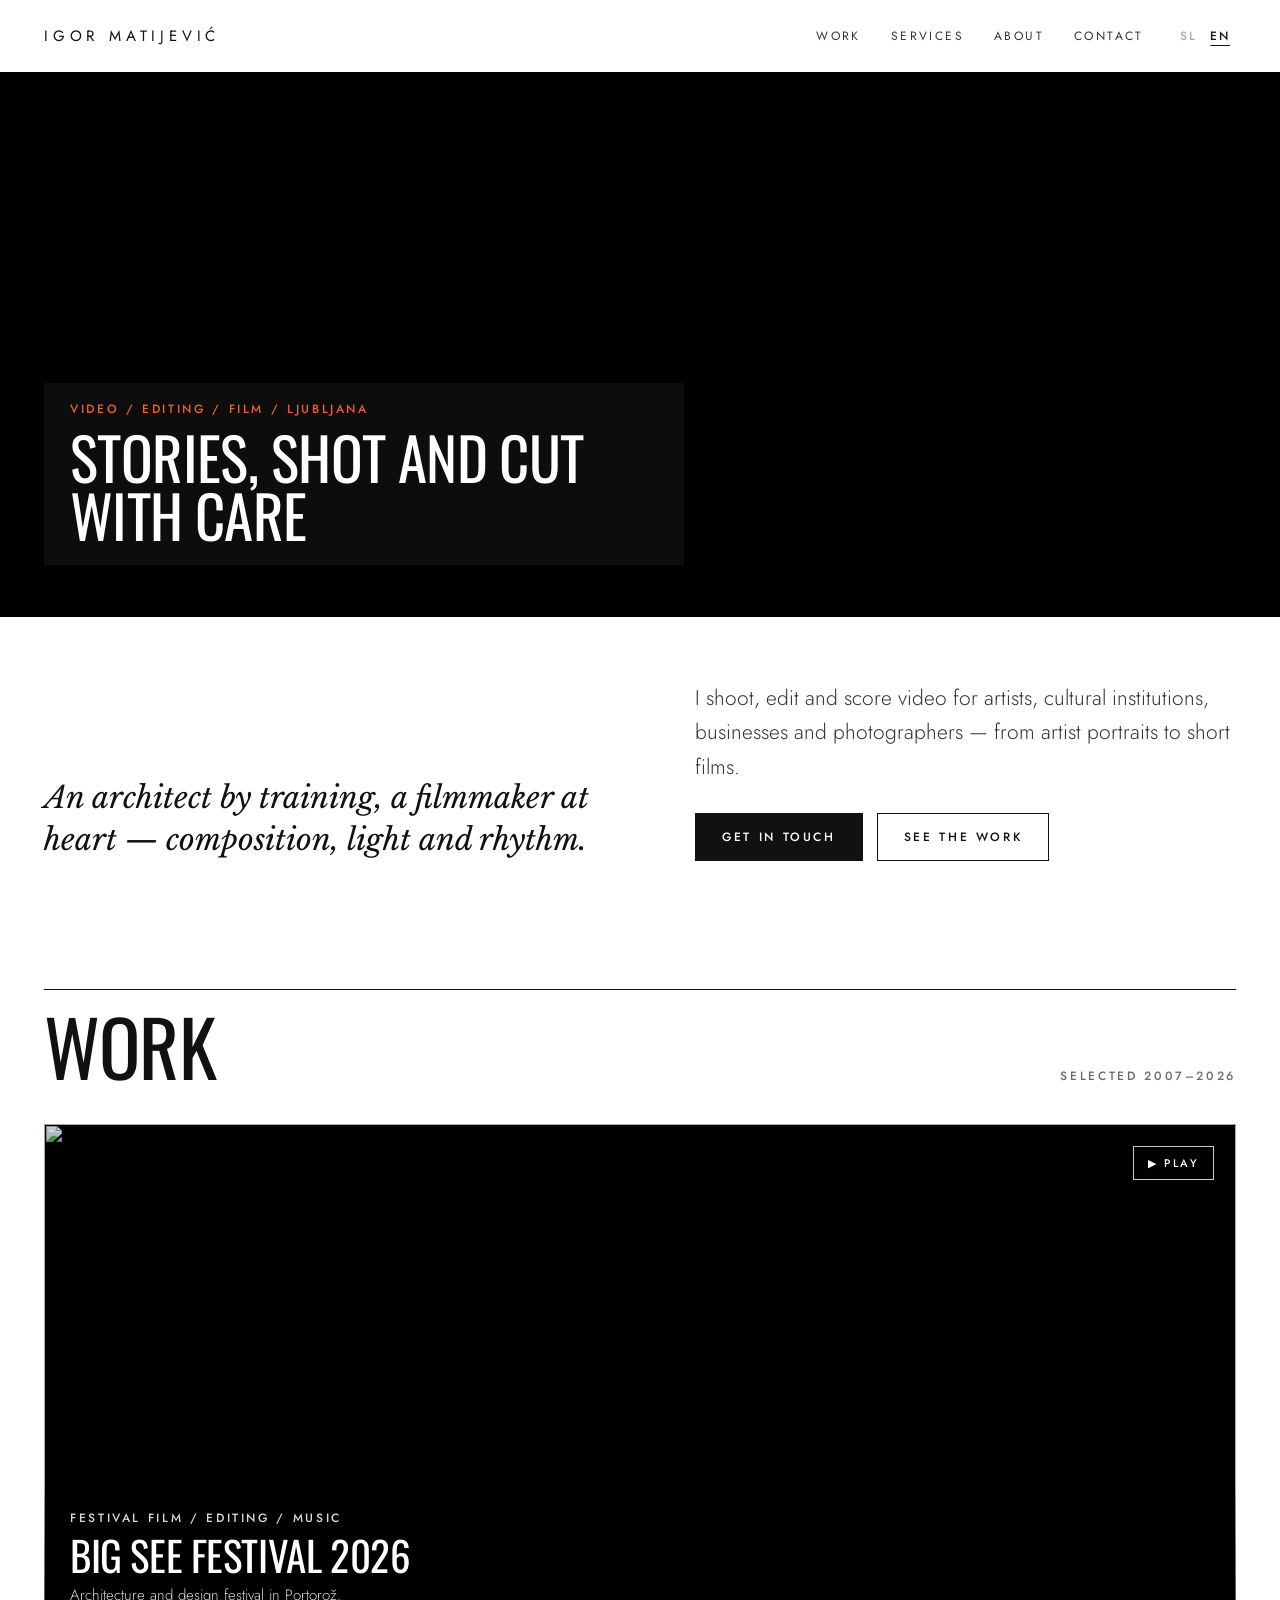
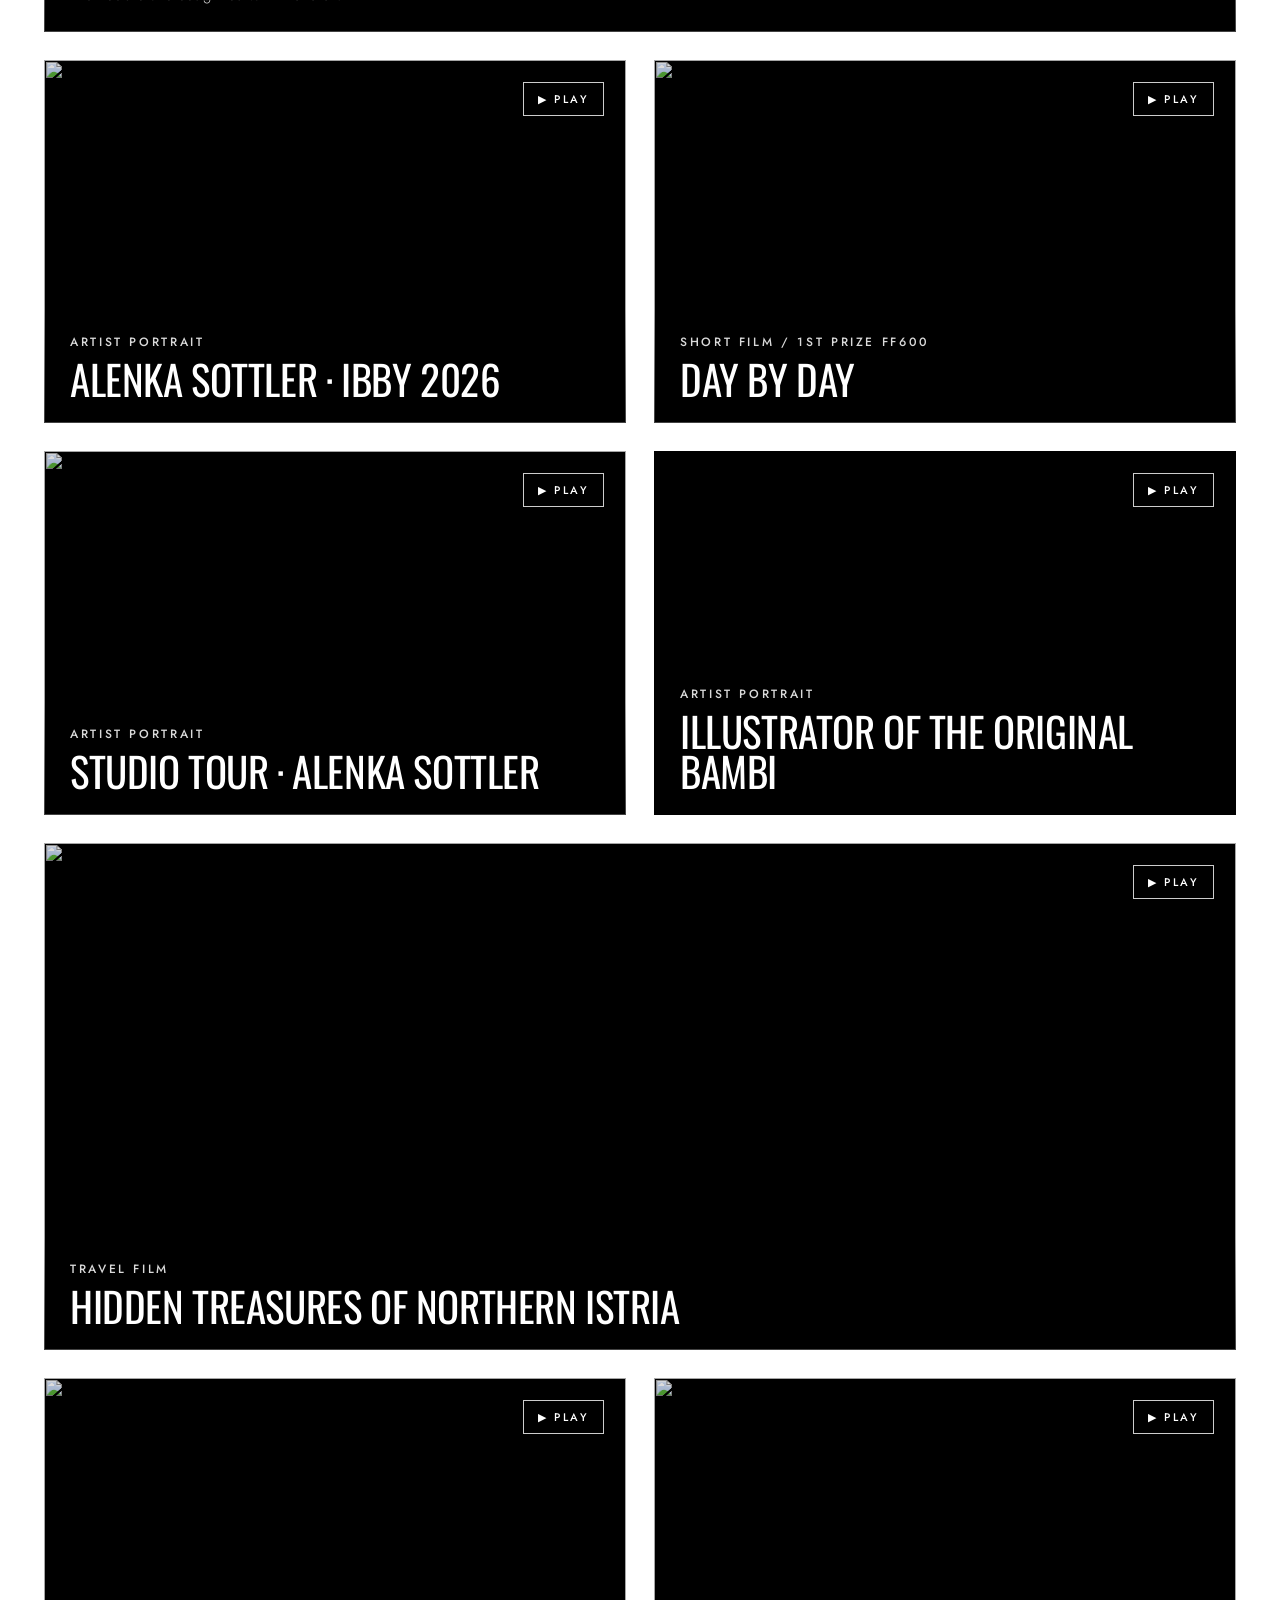
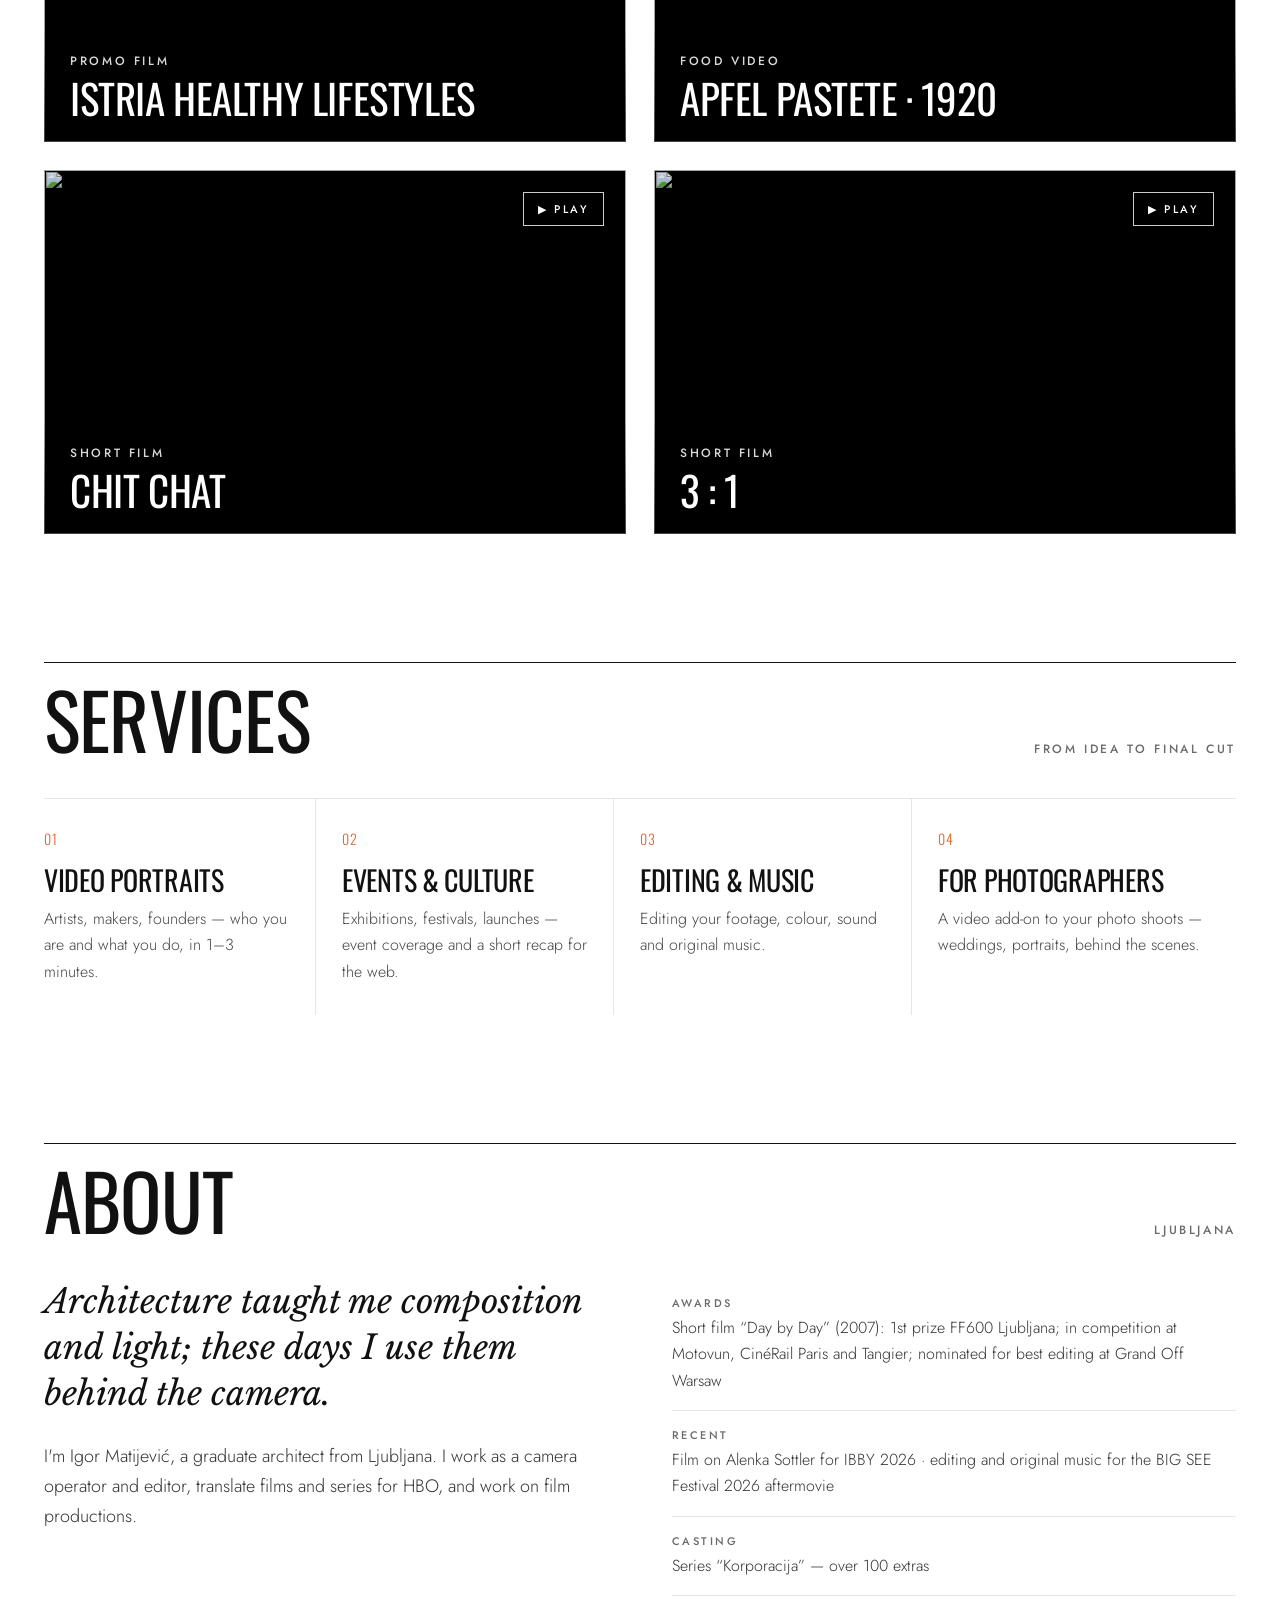
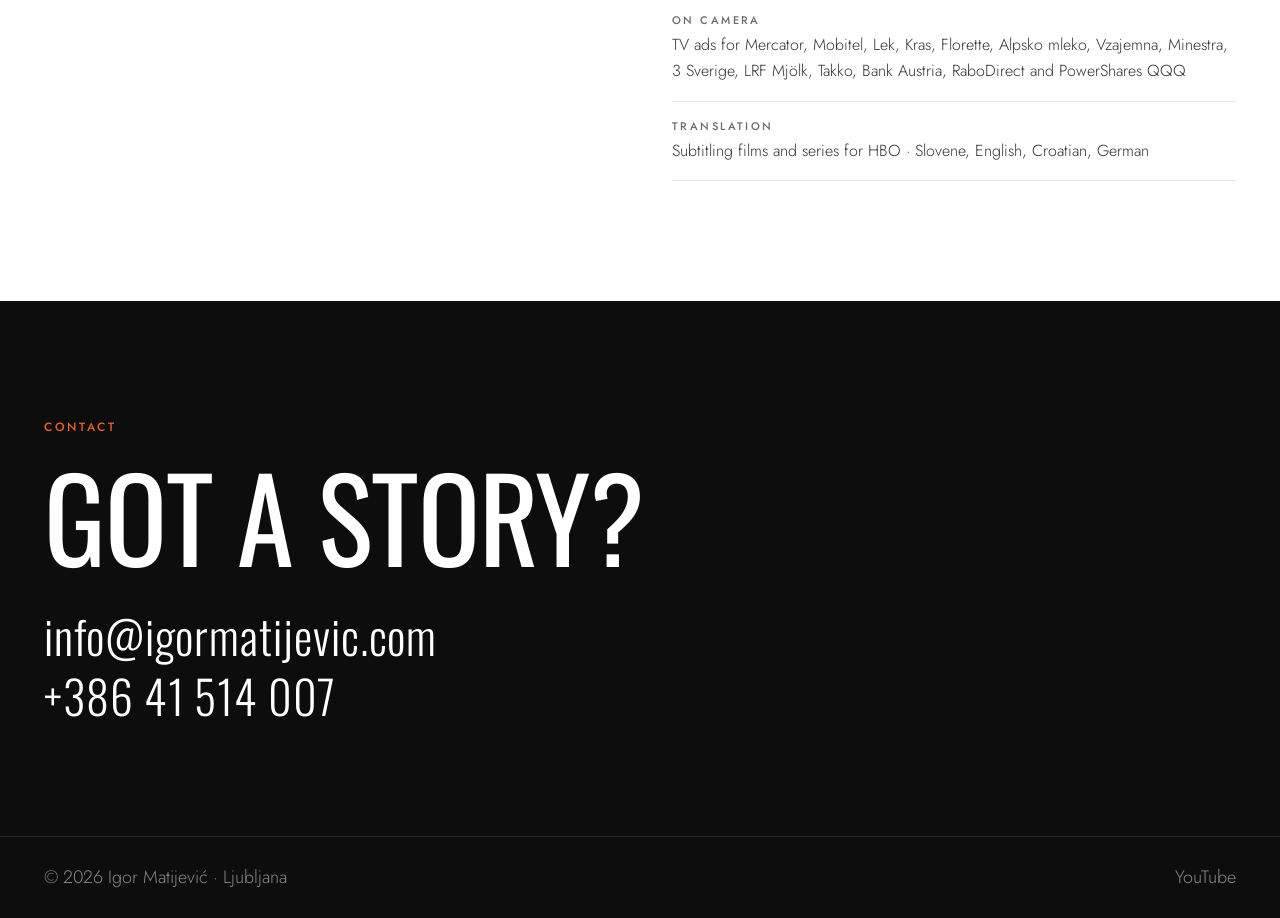
==== commit 5476870f: "New gallery-style design (preview)" ====
--- a/index.html
+++ b/index.html
@@ -7,71 +7,109 @@
 <meta name="description" content="Igor Matijević – video produkcija, montaža in kratki filmi v Ljubljani. Video production, editing and short films, Ljubljana.">
 <link rel="preconnect" href="https://fonts.googleapis.com">
 <link rel="preconnect" href="https://fonts.gstatic.com" crossorigin>
-<link href="https://fonts.googleapis.com/css2?family=Fraunces:opsz,wght@9..144,400;9..144,600&family=Inter:wght@400;500;600&display=swap" rel="stylesheet">
+<link href="https://fonts.googleapis.com/css2?family=Oswald:wght@300;400;500&family=Jost:wght@300;400;500&family=Libre+Baskerville:ital@0;1&display=swap" rel="stylesheet">
 <style>
-:root{--bg:#111110;--bg2:#1a1917;--fg:#f2efe9;--mute:#a19c92;--line:#2c2a27;--acc:#e8a33d}
+:root{--bg:#fff;--fg:#111;--mute:#6b6b6b;--line:#e6e6e6;--acc:#e8622a;--ink:#0d0d0d}
 *{box-sizing:border-box;margin:0;padding:0}
 html{scroll-behavior:smooth}
-body{background:var(--bg);color:var(--fg);font:17px/1.6 Inter,system-ui,sans-serif;-webkit-font-smoothing:antialiased}
-a{color:inherit}
-.wrap{max-width:1120px;margin:0 auto;padding:0 20px}
-header{position:sticky;top:0;z-index:5;background:rgba(17,17,16,.88);backdrop-filter:blur(10px);border-bottom:1px solid var(--line)}
-header .wrap{display:flex;align-items:center;justify-content:space-between;height:62px;gap:16px}
-.logo{font-family:Fraunces,serif;font-weight:600;font-size:20px;text-decoration:none;white-space:nowrap}
-nav{display:flex;gap:22px;align-items:center}
-nav a{text-decoration:none;color:var(--mute);font-size:15px}
-nav a:hover{color:var(--fg)}
-.lang{border:1px solid var(--line);border-radius:999px;display:flex;overflow:hidden}
-.lang button{background:none;border:0;color:var(--mute);font:600 13px Inter;padding:6px 11px;cursor:pointer}
-.lang button.on{background:var(--fg);color:var(--bg)}
-.hero{padding-top:56px;padding-bottom:72px}
-.eyebrow{color:var(--acc);font-size:14px;font-weight:600;letter-spacing:.08em;text-transform:uppercase}
-h1{font-family:Fraunces,serif;font-weight:400;font-size:clamp(40px,7vw,80px);line-height:1.04;margin:14px 0 22px;letter-spacing:-.01em}
-.lead{font-size:20px;color:var(--mute);max-width:620px}
-.cta{display:flex;gap:12px;margin-top:34px;flex-wrap:wrap}
-.btn{display:inline-block;padding:13px 22px;border-radius:999px;text-decoration:none;font-weight:600;font-size:16px}
-.btn.p{background:var(--acc);color:#1a1205}
-.btn.s{border:1px solid var(--line)}
-.feature{position:relative;aspect-ratio:16/9;border-radius:14px;overflow:hidden;background:#000;margin-top:56px}
-.reel{position:relative;width:100%;aspect-ratio:21/9;overflow:hidden;background:#000}
-.reel iframe{position:absolute;top:50%;left:50%;width:100%;aspect-ratio:16/9;height:auto;transform:translate(-50%,-50%) scale(1.12);pointer-events:none;border:0}
-.reel:after{content:"";position:absolute;inset:0;background:linear-gradient(180deg,rgba(17,17,16,0) 60%,var(--bg))}
-section{padding:72px 0;border-top:1px solid var(--line)}
-h2{font-family:Fraunces,serif;font-weight:400;font-size:clamp(30px,4vw,44px);margin-bottom:10px}
-.sub{color:var(--mute);margin-bottom:36px;max-width:620px}
-.grid{display:grid;grid-template-columns:repeat(auto-fill,minmax(300px,1fr));gap:28px}
-.card .vid{position:relative;aspect-ratio:16/9;border-radius:10px;overflow:hidden;background:#000;cursor:pointer}
-.vid img{width:100%;height:100%;object-fit:cover;display:block;transition:transform .4s,opacity .3s;opacity:.88}
-.vid:hover img{transform:scale(1.03);opacity:1}
-.vid .play{position:absolute;inset:0;display:grid;place-items:center}
-.vid .play span{width:62px;height:62px;border-radius:50%;background:rgba(0,0,0,.55);border:1.5px solid rgba(255,255,255,.8);display:grid;place-items:center}
-.vid .play span:after{content:"";border-left:18px solid #fff;border-top:11px solid transparent;border-bottom:11px solid transparent;margin-left:5px}
-.vid iframe{position:absolute;inset:0;width:100%;height:100%;border:0}
-.card h3{font-size:18px;font-weight:600;margin:14px 0 4px}
-.card p{color:var(--mute);font-size:15px}
-.tag{display:inline-block;font-size:12px;font-weight:600;color:var(--acc);text-transform:uppercase;letter-spacing:.06em}
-.svc{display:grid;grid-template-columns:repeat(auto-fit,minmax(240px,1fr));gap:20px}
-.svc div{background:var(--bg2);border:1px solid var(--line);border-radius:12px;padding:26px}
-.svc h3{font-family:Fraunces,serif;font-weight:600;font-size:22px;margin-bottom:8px}
-.svc p{color:var(--mute);font-size:15px}
-.about{display:grid;grid-template-columns:1fr 1fr;gap:48px}
-.about p{color:var(--mute);margin-bottom:14px}
+body{background:var(--bg);color:var(--fg);font:300 18px/1.65 Jost,system-ui,sans-serif;-webkit-font-smoothing:antialiased}
+a{color:inherit;text-decoration:none}
+.wrap{max-width:1240px;margin:0 auto;padding:0 24px}
+.cond{font-family:Oswald,sans-serif;text-transform:uppercase;font-weight:400;letter-spacing:-.01em;line-height:.98}
+.label{font:500 12px/1.4 Jost,sans-serif;text-transform:uppercase;letter-spacing:.22em}
+.serif{font-family:"Libre Baskerville",Georgia,serif;font-style:italic;font-weight:400}
+
+/* header */
+header{position:sticky;top:0;z-index:20;background:rgba(255,255,255,.94);backdrop-filter:blur(8px)}
+header .wrap{display:flex;align-items:center;justify-content:space-between;height:72px;gap:16px}
+.logo{font:400 15px Jost,sans-serif;text-transform:uppercase;letter-spacing:.32em;white-space:nowrap}
+nav{display:flex;gap:30px;align-items:center}
+nav a{font:400 12px Jost,sans-serif;text-transform:uppercase;letter-spacing:.2em;color:#333}
+nav a:hover{color:var(--acc)}
+.lang{display:flex;gap:2px}
+.lang button{background:none;border:0;font:500 12px Jost,sans-serif;letter-spacing:.15em;color:#aaa;padding:6px 6px;cursor:pointer}
+.lang button.on{color:var(--fg);text-decoration:underline;text-underline-offset:5px}
+
+/* hero reel */
+.reel{position:relative;width:100%}
+.reel-media{position:relative;width:100%;aspect-ratio:2.35/1;overflow:hidden;background:#000}
+.reel-media iframe{position:absolute;top:50%;left:50%;width:100%;aspect-ratio:16/9;height:auto;transform:translate(-50%,-50%) scale(1.12);pointer-events:none;border:0}
+.reel-box{position:absolute;left:clamp(24px,calc((100vw - 1240px)/2 + 24px),9999px);bottom:clamp(20px,4vw,56px);z-index:2;background:var(--ink);color:#fff;padding:18px 26px 22px;max-width:min(640px,calc(100% - 48px))}
+.reel-box .label{color:var(--acc);display:block;margin-bottom:10px}
+.reel-box h1{font-size:clamp(34px,4.6vw,66px)}
+.intro{padding-top:64px;padding-bottom:40px;display:grid;grid-template-columns:1.1fr 1fr;gap:56px;align-items:end}
+.intro p{font-size:21px;color:#333;max-width:560px}
+.intro .serif{font-size:clamp(22px,2.4vw,30px);line-height:1.4;color:var(--fg)}
+.btns{display:flex;gap:14px;flex-wrap:wrap;margin-top:28px}
+.btn{display:inline-block;border:1px solid var(--fg);padding:14px 26px;font:500 12px Jost,sans-serif;text-transform:uppercase;letter-spacing:.22em}
+.btn.dark{background:var(--fg);color:#fff}
+.btn:hover{background:var(--acc);border-color:var(--acc);color:#fff}
+
+/* sections */
+section{padding:88px 0 40px}
+.head{display:flex;justify-content:space-between;align-items:baseline;gap:20px;border-top:1px solid var(--fg);padding-top:18px;margin-bottom:40px}
+.head h2{font-size:clamp(40px,6vw,84px)}
+.head .label{color:var(--mute)}
+
+/* work tiles */
+.grid{display:grid;grid-template-columns:1fr 1fr;gap:28px}
+.tile{position:relative;aspect-ratio:16/10;overflow:hidden;background:#000;cursor:pointer;color:#fff}
+.tile.wide{grid-column:span 2;aspect-ratio:2.35/1}
+.tile img{position:absolute;inset:0;width:100%;height:100%;object-fit:cover;transition:transform .8s ease,opacity .4s;opacity:.86}
+.tile:hover img{transform:scale(1.04);opacity:.7}
+.tile .cap{position:absolute;left:0;bottom:0;right:0;padding:24px 26px;background:linear-gradient(0deg,rgba(0,0,0,.6),rgba(0,0,0,0));}
+.tile .cap .label{color:#fff;opacity:.85;display:block;margin-bottom:8px}
+.tile .cap h3{font-size:clamp(26px,3.2vw,46px)}
+.tile .cap p{font-size:15px;opacity:.85;margin-top:8px;max-width:520px}
+.tile .play{position:absolute;top:22px;right:22px;font:500 11px Jost,sans-serif;letter-spacing:.22em;text-transform:uppercase;border:1px solid rgba(255,255,255,.8);padding:8px 14px}
+.tile iframe{position:absolute;inset:0;width:100%;height:100%;border:0}
+
+/* services */
+.svc{display:grid;grid-template-columns:repeat(4,1fr);gap:0;border-top:1px solid var(--line)}
+.svc div{padding:26px 26px 30px 0;border-right:1px solid var(--line);margin-right:26px}
+.svc div:last-child{border-right:0;margin-right:0}
+.svc .num{font:300 14px Oswald,sans-serif;color:var(--acc);letter-spacing:.1em}
+.svc h3{font-size:28px;margin:12px 0 12px}
+.svc p{font-size:16px;color:#444}
+
+/* about */
+.about{display:grid;grid-template-columns:1fr 1fr;gap:64px}
+.about .serif{font-size:clamp(24px,2.6vw,34px);line-height:1.38;margin-bottom:26px}
+.about p{color:#333;margin-bottom:16px}
 .about ul{list-style:none}
-.about li{padding:12px 0;border-bottom:1px solid var(--line)}
-.contact{text-align:center}
-.contact h2{font-size:clamp(34px,5vw,56px)}
-.contact .big{display:block;font-family:Fraunces,serif;font-size:clamp(22px,4vw,36px);text-decoration:none;margin:10px 0}
-.contact .big:hover{color:var(--acc)}
-footer{border-top:1px solid var(--line);padding:28px 0;color:var(--mute);font-size:14px}
+.about li{padding:16px 0;border-bottom:1px solid var(--line);font-size:16px;color:#333}
+.about li b{display:block;font:500 11px Jost,sans-serif;letter-spacing:.22em;text-transform:uppercase;color:var(--mute);margin-bottom:4px}
+
+/* contact */
+.contact{background:var(--ink);color:#fff;padding:110px 0;margin-top:80px}
+.contact .label{color:var(--acc)}
+.contact h2{font-size:clamp(48px,9vw,140px);margin:18px 0 34px}
+.contact a.big{display:block;font:300 clamp(24px,3.6vw,48px)/1.3 Oswald,sans-serif;letter-spacing:.02em}
+.contact a.big:hover{color:var(--acc)}
+footer{background:var(--ink);color:#888;border-top:1px solid #2a2a2a;padding:26px 0}
 footer .wrap{display:flex;justify-content:space-between;flex-wrap:wrap;gap:10px}
+footer a:hover{color:#fff}
+
 [data-en]{display:none}
 html[lang=en] [data-sl]{display:none}
 html[lang=en] [data-en]{display:revert}
+
+@media (max-width:900px){
+  .intro,.about{grid-template-columns:1fr;gap:28px}
+  .svc{grid-template-columns:1fr 1fr}
+  .svc div{border-right:0;margin-right:0;border-bottom:1px solid var(--line)}
+}
 @media (max-width:760px){
   nav a{display:none}
-  .hero{padding-top:32px;padding-bottom:40px}
-  .about{grid-template-columns:1fr;gap:20px}
-  section{padding:56px 0}
+  .logo{letter-spacing:.22em;font-size:14px}
+  .reel-box{position:static;max-width:none;padding:18px 24px 22px}
+  .intro{padding-top:36px;padding-bottom:10px}
+  .intro p{font-size:19px}
+  .grid{grid-template-columns:1fr}
+  .tile.wide{grid-column:auto;aspect-ratio:16/10}
+  .svc{grid-template-columns:1fr}
+  section{padding:64px 0 24px}
+  .head{flex-direction:column;gap:6px}
 }
 </style>
 </head>
@@ -88,67 +126,73 @@
 </div></header>
 
 <main id="top">
-<div class="reel" aria-hidden="true"><iframe src="https://www.youtube-nocookie.com/embed/1mVct9-HUAA?autoplay=1&mute=1&loop=1&playlist=1mVct9-HUAA&controls=0&playsinline=1&rel=0&disablekb=1&iv_load_policy=3&start=11" allow="autoplay; encrypted-media" tabindex="-1" title="Showreel"></iframe></div>
-<div class="wrap hero">
-  <div class="eyebrow"><span data-sl>Video · montaža · film · Ljubljana</span><span data-en>Video · editing · film · Ljubljana</span></div>
-  <h1><span data-sl>Zgodbe, posnete<br>in zmontirane z občutkom.</span><span data-en>Stories, shot<br>and cut with care.</span></h1>
-  <p class="lead"><span data-sl>Snemam, montiram in ozvočim video za umetnike, kulturne ustanove, podjetja in fotografe — od portreta umetnika do kratkega filma.</span><span data-en>I shoot, edit and score video for artists, cultural institutions, businesses and photographers — from artist portraits to short films.</span></p>
-  <div class="cta">
-    <a class="btn p" href="#contact"><span data-sl>Pošljite povpraševanje</span><span data-en>Get in touch</span></a>
-    <a class="btn s" href="#work"><span data-sl>Poglejte projekte</span><span data-en>See the work</span></a>
+<div class="reel">
+  <div class="reel-media"><iframe src="https://www.youtube-nocookie.com/embed/eJuVIROvFCQ?autoplay=1&mute=1&loop=1&playlist=eJuVIROvFCQ&controls=0&playsinline=1&rel=0&disablekb=1&iv_load_policy=3" allow="autoplay; encrypted-media" tabindex="-1" aria-hidden="true" title="Showreel"></iframe></div>
+  <div class="reel-box">
+    <span class="label"><span data-sl>Video / montaža / film / Ljubljana</span><span data-en>Video / editing / film / Ljubljana</span></span>
+    <h1 class="cond"><span data-sl>Zgodbe, posnete in zmontirane z občutkom</span><span data-en>Stories, shot and cut with care</span></h1>
   </div>
 </div>
 
+<div class="wrap intro">
+  <div class="serif"><span data-sl>Arhitekt po izobrazbi, filmar po srcu — kompozicija, svetloba in ritem.</span><span data-en>An architect by training, a filmmaker at heart — composition, light and rhythm.</span></div>
+  <div>
+    <p><span data-sl>Snemam, montiram in ozvočim video za umetnike, kulturne ustanove, podjetja in fotografe — od portreta umetnika do kratkega filma.</span><span data-en>I shoot, edit and score video for artists, cultural institutions, businesses and photographers — from artist portraits to short films.</span></p>
+    <div class="btns">
+      <a class="btn dark" href="#contact"><span data-sl>Pošljite povpraševanje</span><span data-en>Get in touch</span></a>
+      <a class="btn" href="#work"><span data-sl>Projekti</span><span data-en>See the work</span></a>
+    </div>
+  </div>
+</div>
+
 <section id="work"><div class="wrap">
-  <h2><span data-sl>Izbrani projekti</span><span data-en>Selected work</span></h2>
-  <p class="sub"><span data-sl>Portreti umetnikov, dokumentarni in turistični filmi, kratki igrani filmi.</span><span data-en>Artist portraits, documentary and travel films, short fiction.</span></p>
+  <div class="head"><h2 class="cond"><span data-sl>Projekti</span><span data-en>Work</span></h2><span class="label"><span data-sl>Izbor 2007–2026</span><span data-en>Selected 2007–2026</span></span></div>
   <div class="grid">
-    <div class="card"><div class="vid" data-id="cUYOiwYadvQ"></div><span class="tag"><span data-sl>Portret umetnice</span><span data-en>Artist portrait</span></span><h3>Alenka Sottler · IBBY 2026</h3><p><span data-sl>Film o ilustratorki Alenki Sottler za IBBY 2026.</span><span data-en>A film on illustrator Alenka Sottler for IBBY 2026.</span></p></div>
-    <div class="card"><div class="vid" data-id="cWoLYw0EfJQ"></div><span class="tag"><span data-sl>Festivalski film</span><span data-en>Festival film</span></span><h3>BIG SEE Festival 2026 · Aftermovie</h3><p><span data-sl>Festival arhitekture in oblikovanja v Portorožu — montaža in originalna glasba.</span><span data-en>Architecture and design festival in Portorož — editing and original music.</span></p></div>
-    <div class="card"><div class="vid" data-id="S5imX1U618c"></div><span class="tag"><span data-sl>Portret umetnice</span><span data-en>Artist portrait</span></span><h3>Studio Tour with Alenka Sottler</h3><p><span data-sl>Sprehod po ateljeju.</span><span data-en>A walk through the artist's studio.</span></p></div>
-    <div class="card"><div class="vid" data-id="T2biNFOkhRQ"></div><span class="tag"><span data-sl>Portret umetnice</span><span data-en>Artist portrait</span></span><h3>Alenka Sottler – Illustrator of the Original Bambi</h3><p><span data-sl>Kratki portret, 1.400+ ogledov.</span><span data-en>Short portrait, 1,400+ views.</span></p></div>
-    <div class="card"><div class="vid" data-id="k13na9H8UmI"></div><span class="tag"><span data-sl>Kratki film</span><span data-en>Short film</span></span><h3>Day by Day · 2007</h3><p><span data-sl>1. nagrada FF600 2007 · Motovun 2007 · nominacija za najboljšo montažo, Grand Off Varšava</span><span data-en>1st prize FF600 2007 · Motovun 2007 · nominated for best editing, Grand Off Warsaw</span></p></div>
-    <div class="card"><div class="vid" data-id="pCAexVz2f6I"></div><span class="tag"><span data-sl>Turistični film</span><span data-en>Travel film</span></span><h3>Hidden Treasures of Northern Istria</h3><p><span data-sl>Dokumentarni film o severni Istri.</span><span data-en>A documentary on northern Istria.</span></p></div>
-    <div class="card"><div class="vid" data-id="UkIZuH9oOqo"></div><span class="tag"><span data-sl>Promocijski film</span><span data-en>Promo film</span></span><h3>Istria Healthy Lifestyles</h3><p><span data-sl>Promocijski film za regijo.</span><span data-en>A promotional film for the region.</span></p></div>
-    <div class="card"><div class="vid" data-id="maEDvfX6c0M"></div><span class="tag"><span data-sl>Kulinarični video</span><span data-en>Food video</span></span><h3>Apfel Pastete · 1920</h3><p><span data-sl>Družinski recept, posnet z babico.</span><span data-en>A family recipe, filmed with my grandmother.</span></p></div>
-    <div class="card"><div class="vid" data-id="a1gP6Kw1OWs"></div><span class="tag"><span data-sl>Kratki film</span><span data-en>Short film</span></span><h3>Chit Chat</h3><p><span data-sl>Kratki igrani film.</span><span data-en>Short fiction film.</span></p></div>
-    <div class="card"><div class="vid" data-id="6SYSOx91cC8"></div><span class="tag"><span data-sl>Kratki film</span><span data-en>Short film</span></span><h3>3 : 1</h3><p><span data-sl>Kratki film.</span><span data-en>Short film.</span></p></div>
+    <div class="tile wide" data-id="cWoLYw0EfJQ"><div class="cap"><span class="label"><span data-sl>Festivalski film / montaža / glasba</span><span data-en>Festival film / editing / music</span></span><h3 class="cond">BIG SEE Festival 2026</h3><p><span data-sl>Festival arhitekture in oblikovanja v Portorožu.</span><span data-en>Architecture and design festival in Portorož.</span></p></div></div>
+    <div class="tile" data-id="cUYOiwYadvQ"><div class="cap"><span class="label"><span data-sl>Portret umetnice</span><span data-en>Artist portrait</span></span><h3 class="cond">Alenka Sottler · IBBY 2026</h3></div></div>
+    <div class="tile" data-id="k13na9H8UmI"><div class="cap"><span class="label"><span data-sl>Kratki film / 1. nagrada FF600</span><span data-en>Short film / 1st prize FF600</span></span><h3 class="cond">Day by Day</h3></div></div>
+    <div class="tile" data-id="S5imX1U618c"><div class="cap"><span class="label"><span data-sl>Portret umetnice</span><span data-en>Artist portrait</span></span><h3 class="cond">Studio Tour · Alenka Sottler</h3></div></div>
+    <div class="tile" data-id="T2biNFOkhRQ"><div class="cap"><span class="label"><span data-sl>Portret umetnice</span><span data-en>Artist portrait</span></span><h3 class="cond">Illustrator of the Original Bambi</h3></div></div>
+    <div class="tile wide" data-id="pCAexVz2f6I"><div class="cap"><span class="label"><span data-sl>Turistični film</span><span data-en>Travel film</span></span><h3 class="cond">Hidden Treasures of Northern Istria</h3></div></div>
+    <div class="tile" data-id="UkIZuH9oOqo"><div class="cap"><span class="label"><span data-sl>Promocijski film</span><span data-en>Promo film</span></span><h3 class="cond">Istria Healthy Lifestyles</h3></div></div>
+    <div class="tile" data-id="maEDvfX6c0M"><div class="cap"><span class="label"><span data-sl>Kulinarični video</span><span data-en>Food video</span></span><h3 class="cond">Apfel Pastete · 1920</h3></div></div>
+    <div class="tile" data-id="a1gP6Kw1OWs"><div class="cap"><span class="label"><span data-sl>Kratki film</span><span data-en>Short film</span></span><h3 class="cond">Chit Chat</h3></div></div>
+    <div class="tile" data-id="6SYSOx91cC8"><div class="cap"><span class="label"><span data-sl>Kratki film</span><span data-en>Short film</span></span><h3 class="cond">3 : 1</h3></div></div>
   </div>
 </div></section>
 
 <section id="services"><div class="wrap">
-  <h2><span data-sl>Storitve</span><span data-en>Services</span></h2>
-  <p class="sub"><span data-sl>En človek od ideje do končnega videa — hitro, osebno in brez agencijskih stroškov.</span><span data-en>One person from idea to final cut — quick, personal, without agency overheads.</span></p>
+  <div class="head"><h2 class="cond"><span data-sl>Storitve</span><span data-en>Services</span></h2><span class="label"><span data-sl>Od ideje do končnega videa</span><span data-en>From idea to final cut</span></span></div>
   <div class="svc">
-    <div><h3><span data-sl>Video portreti</span><span data-en>Video portraits</span></h3><p><span data-sl>Umetniki, obrtniki, podjetniki — kdo ste in kaj delate, v 1–3 minutah.</span><span data-en>Artists, makers, founders — who you are and what you do, in 1–3 minutes.</span></p></div>
-    <div><h3><span data-sl>Dogodki in kultura</span><span data-en>Events &amp; culture</span></h3><p><span data-sl>Razstave, festivali, predstavitve — posnetek dogodka in kratek povzetek za splet.</span><span data-en>Exhibitions, festivals, launches — event coverage and a short recap for the web.</span></p></div>
-    <div><h3><span data-sl>Montaža in glasba</span><span data-en>Editing &amp; music</span></h3><p><span data-sl>Montaža vašega materiala, barvna korekcija, zvok in originalna glasba.</span><span data-en>Editing your footage, colour, sound and original music.</span></p></div>
-    <div><h3><span data-sl>Za fotografe</span><span data-en>For photographers</span></h3><p><span data-sl>Video dodatek k vašim fotografijam — poroke, portreti, zakulisje.</span><span data-en>A video add-on to your photo shoots — weddings, portraits, behind the scenes.</span></p></div>
-  </div>
-</div></section>
-
-<section id="about"><div class="wrap about">
-  <div>
-    <h2><span data-sl>O meni</span><span data-en>About</span></h2>
-    <p><span data-sl>Sem Igor Matijević, univerzitetni diplomirani arhitekt iz Ljubljane. Arhitektura me je naučila kompozicije in svetlobe; zadnja leta jo uporabljam za kamero.</span><span data-en>I'm Igor Matijević, a graduate architect from Ljubljana. Architecture taught me composition and light; these days I use them behind the camera.</span></p>
-    <p><span data-sl>Delam kot snemalec in montažer, prevajam filme in serije za HBO ter sodelujem pri filmskih produkcijah.</span><span data-en>I work as a camera operator and editor, translate films and series for HBO, and work on film productions.</span></p>
-  </div>
-  <ul>
-    <li><span data-sl>Kratki film »Day by Day« (2007): 1. nagrada FF600 Ljubljana; tekmovalni program Motovun, CinéRail Pariz in Tanger; nominacija za montažo Grand Off Varšava</span><span data-en>Short film “Day by Day” (2007): 1st prize FF600 Ljubljana; in competition at Motovun, CinéRail Paris and Tangier; nominated for best editing at Grand Off Warsaw</span></li>
-    <li><span data-sl>Film o Alenki Sottler za IBBY 2026</span><span data-en>Film on Alenka Sottler for IBBY 2026</span></li>
-    <li><span data-sl>Montaža in originalna glasba za aftermovie festivala BIG SEE 2026</span><span data-en>Editing and original music for the BIG SEE Festival 2026 aftermovie</span></li>
-    <li><span data-sl>Casting za serijo »Korporacija« — več kot 100 statistov</span><span data-en>Casting for the series “Korporacija” — over 100 extras</span></li>
-    <li><span data-sl>Podnaslavljanje filmov in serij za HBO</span><span data-en>Subtitling films and series for HBO</span></li>
-    <li><span data-sl>Pred kamero v TV oglasih za Mercator, Mobitel, Lek, Kras, Florette, Alpsko mleko, Vzajemno, Minestro, 3 Sverige, LRF Mjölk, Takko, Bank Austria, RaboDirect in PowerShares QQQ</span><span data-en>On camera in TV ads for Mercator, Mobitel, Lek, Kras, Florette, Alpsko mleko, Vzajemna, Minestra, 3 Sverige, LRF Mjölk, Takko, Bank Austria, RaboDirect and PowerShares QQQ</span></li>
-    <li><span data-sl>Jeziki: slovenščina, angleščina, hrvaščina, nemščina</span><span data-en>Languages: Slovene, English, Croatian, German</span></li>
-  </ul>
+    <div><span class="num">01</span><h3 class="cond"><span data-sl>Video portreti</span><span data-en>Video portraits</span></h3><p><span data-sl>Umetniki, obrtniki, podjetniki — kdo ste in kaj delate, v 1–3 minutah.</span><span data-en>Artists, makers, founders — who you are and what you do, in 1–3 minutes.</span></p></div>
+    <div><span class="num">02</span><h3 class="cond"><span data-sl>Dogodki in kultura</span><span data-en>Events &amp; culture</span></h3><p><span data-sl>Razstave, festivali, predstavitve — posnetek dogodka in kratek povzetek za splet.</span><span data-en>Exhibitions, festivals, launches — event coverage and a short recap for the web.</span></p></div>
+    <div><span class="num">03</span><h3 class="cond"><span data-sl>Montaža in glasba</span><span data-en>Editing &amp; music</span></h3><p><span data-sl>Montaža vašega materiala, barvna korekcija, zvok in originalna glasba.</span><span data-en>Editing your footage, colour, sound and original music.</span></p></div>
+    <div><span class="num">04</span><h3 class="cond"><span data-sl>Za fotografe</span><span data-en>For photographers</span></h3><p><span data-sl>Video dodatek k vašim fotografijam — poroke, portreti, zakulisje.</span><span data-en>A video add-on to your photo shoots — weddings, portraits, behind the scenes.</span></p></div>
+  </div>
+</div></section>
+
+<section id="about"><div class="wrap">
+  <div class="head"><h2 class="cond"><span data-sl>O meni</span><span data-en>About</span></h2><span class="label">Ljubljana</span></div>
+  <div class="about">
+    <div>
+      <div class="serif"><span data-sl>Arhitektura me je naučila kompozicije in svetlobe; zadnja leta ju uporabljam za kamero.</span><span data-en>Architecture taught me composition and light; these days I use them behind the camera.</span></div>
+      <p><span data-sl>Sem Igor Matijević, univerzitetni diplomirani arhitekt iz Ljubljane. Delam kot snemalec in montažer, prevajam filme in serije za HBO ter sodelujem pri filmskih produkcijah.</span><span data-en>I'm Igor Matijević, a graduate architect from Ljubljana. I work as a camera operator and editor, translate films and series for HBO, and work on film productions.</span></p>
+    </div>
+    <ul>
+      <li><b><span data-sl>Nagrade</span><span data-en>Awards</span></b><span data-sl>Kratki film »Day by Day« (2007): 1. nagrada FF600 Ljubljana; tekmovalni program Motovun, CinéRail Pariz in Tanger; nominacija za montažo Grand Off Varšava</span><span data-en>Short film “Day by Day” (2007): 1st prize FF600 Ljubljana; in competition at Motovun, CinéRail Paris and Tangier; nominated for best editing at Grand Off Warsaw</span></li>
+      <li><b><span data-sl>Nedavno</span><span data-en>Recent</span></b><span data-sl>Film o Alenki Sottler za IBBY 2026 · montaža in originalna glasba za aftermovie festivala BIG SEE 2026</span><span data-en>Film on Alenka Sottler for IBBY 2026 · editing and original music for the BIG SEE Festival 2026 aftermovie</span></li>
+      <li><b>Casting</b><span data-sl>Serija »Korporacija« — več kot 100 statistov</span><span data-en>Series “Korporacija” — over 100 extras</span></li>
+      <li><b><span data-sl>Pred kamero</span><span data-en>On camera</span></b><span data-sl>TV oglasi za Mercator, Mobitel, Lek, Kras, Florette, Alpsko mleko, Vzajemno, Minestro, 3 Sverige, LRF Mjölk, Takko, Bank Austria, RaboDirect in PowerShares QQQ</span><span data-en>TV ads for Mercator, Mobitel, Lek, Kras, Florette, Alpsko mleko, Vzajemna, Minestra, 3 Sverige, LRF Mjölk, Takko, Bank Austria, RaboDirect and PowerShares QQQ</span></li>
+      <li><b><span data-sl>Prevajanje</span><span data-en>Translation</span></b><span data-sl>Podnaslavljanje filmov in serij za HBO · slovenščina, angleščina, hrvaščina, nemščina</span><span data-en>Subtitling films and series for HBO · Slovene, English, Croatian, German</span></li>
+    </ul>
+  </div>
 </div></section>
 
 <section id="contact" class="contact"><div class="wrap">
-  <h2><span data-sl>Imate zgodbo?</span><span data-en>Got a story?</span></h2>
-  <p class="sub" style="margin:0 auto 20px"><span data-sl>Pišite ali pokličite — odgovorim v enem dnevu.</span><span data-en>Write or call — I reply within a day.</span></p>
+  <span class="label"><span data-sl>Kontakt</span><span data-en>Contact</span></span>
+  <h2 class="cond"><span data-sl>Imate zgodbo?</span><span data-en>Got a story?</span></h2>
   <a class="big" href="mailto:info@igormatijevic.com">info@igormatijevic.com</a>
-  <a class="big" href="tel:+38641514007">041 514 007</a>
+  <a class="big" href="tel:+38641514007">+386 41 514 007</a>
 </div></section>
 </main>
 
@@ -158,10 +202,15 @@
 </div></footer>
 
 <script>
-document.querySelectorAll('.vid').forEach(v=>{
-  const id=v.dataset.id;
-  v.innerHTML='<img loading="lazy" alt="" src="https://i.ytimg.com/vi/'+id+'/hqdefault.jpg"><div class="play"><span></span></div>';
-  v.addEventListener('click',()=>{v.innerHTML='<iframe src="https://www.youtube-nocookie.com/embed/'+id+'?autoplay=1&rel=0" allow="autoplay; encrypted-media; fullscreen" allowfullscreen></iframe>'},{once:true});
+document.querySelectorAll('.tile').forEach(t=>{
+  const id=t.dataset.id;
+  const img=new Image(); img.alt=''; img.loading='lazy';
+  img.src='https://i.ytimg.com/vi/'+id+'/maxresdefault.jpg';
+  img.onload=()=>{ if(img.naturalWidth<200) img.src='https://i.ytimg.com/vi/'+id+'/hqdefault.jpg'; };
+  img.onerror=()=>{ img.src='https://i.ytimg.com/vi/'+id+'/hqdefault.jpg'; };
+  t.prepend(img);
+  const pl=document.createElement('span'); pl.className='play'; pl.textContent='▶ Play'; t.appendChild(pl);
+  t.addEventListener('click',()=>{t.innerHTML='<iframe src="https://www.youtube-nocookie.com/embed/'+id+'?autoplay=1&rel=0" allow="autoplay; encrypted-media; fullscreen" allowfullscreen></iframe>'},{once:true});
 });
 function setLang(l){
   document.documentElement.lang=l;
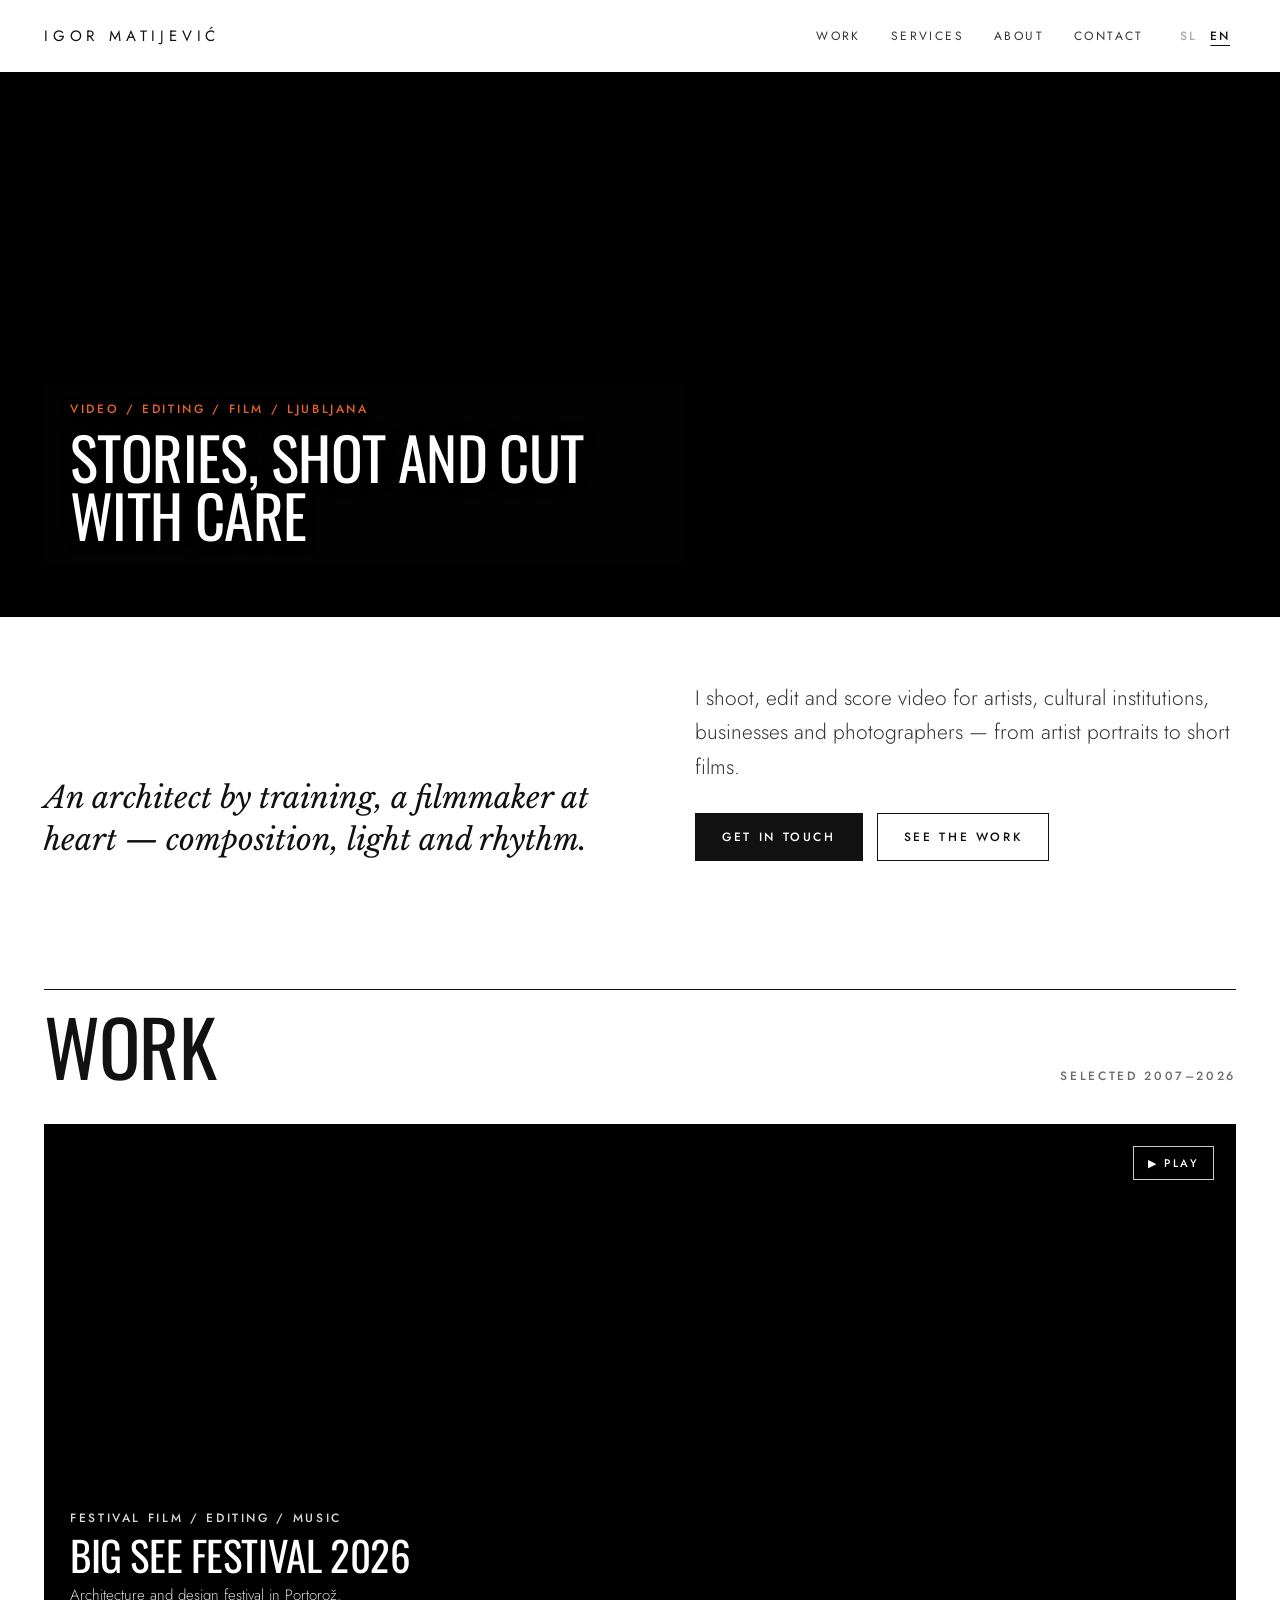
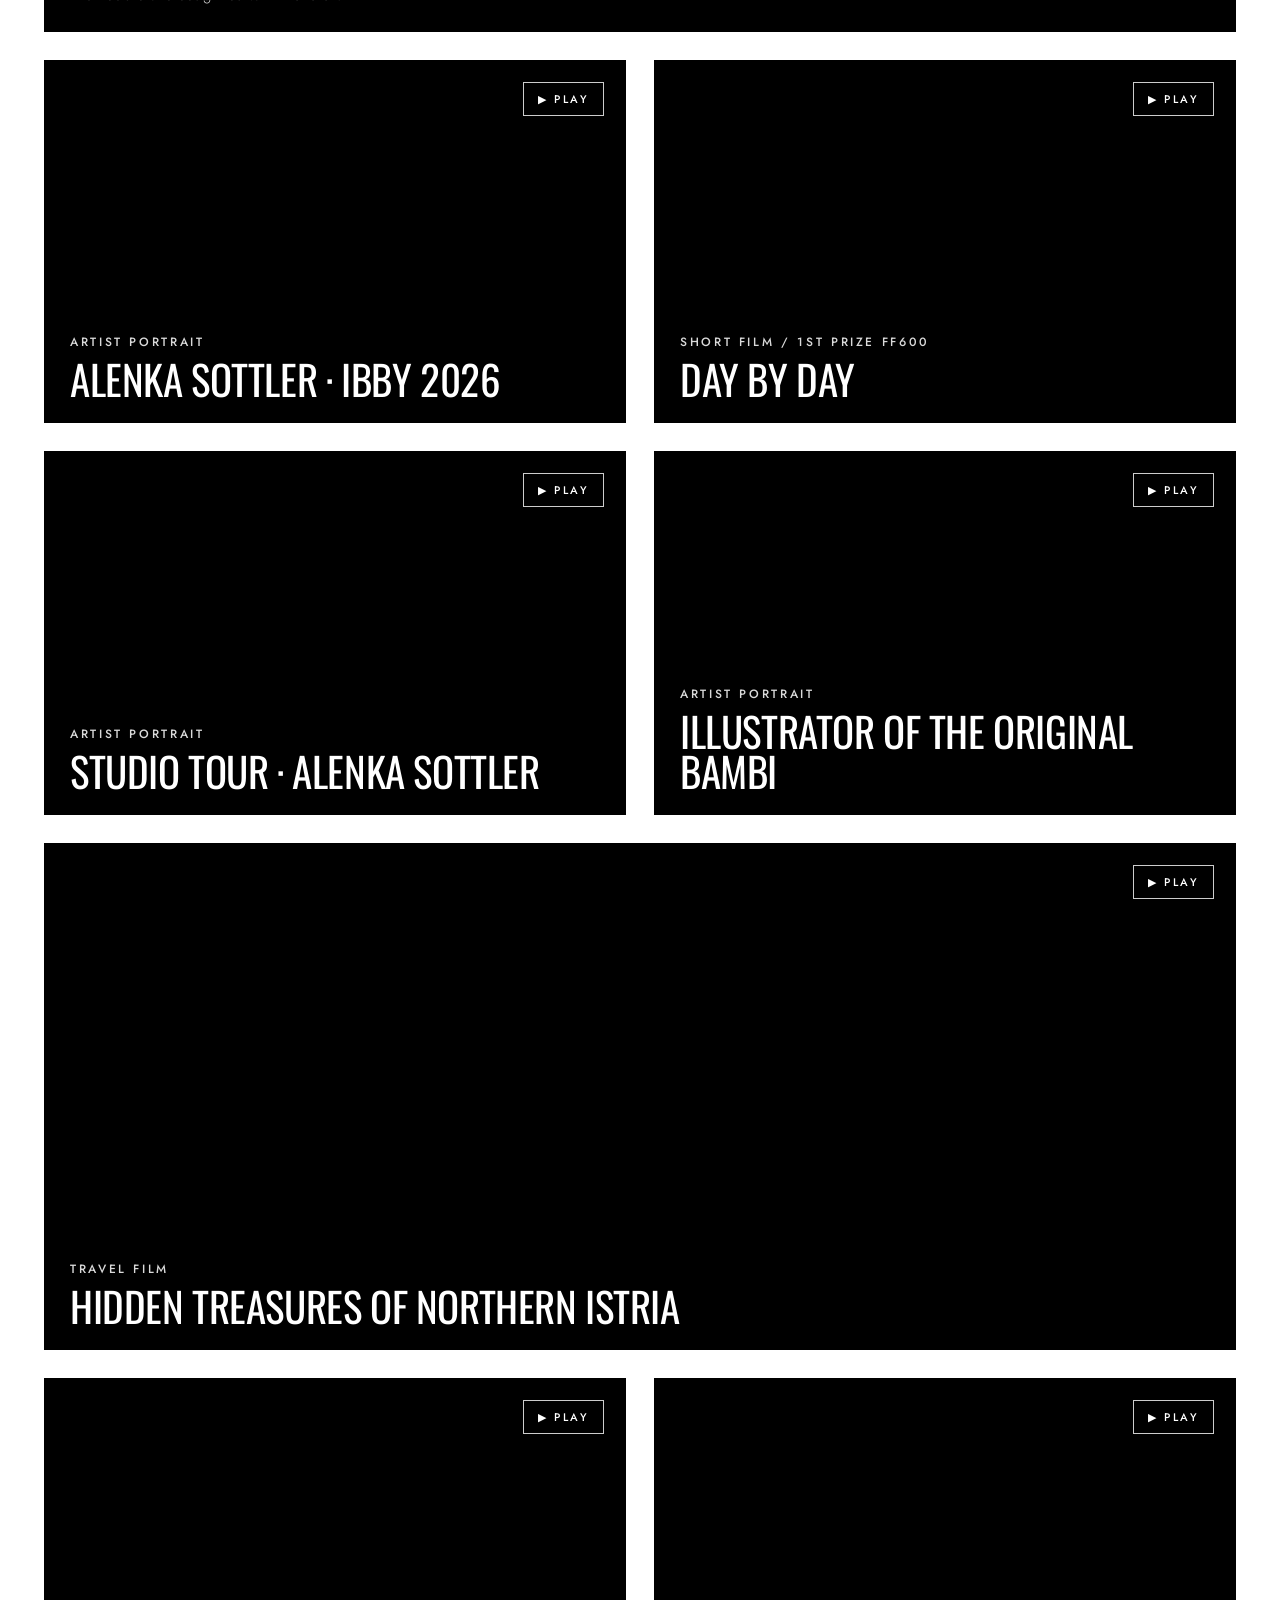
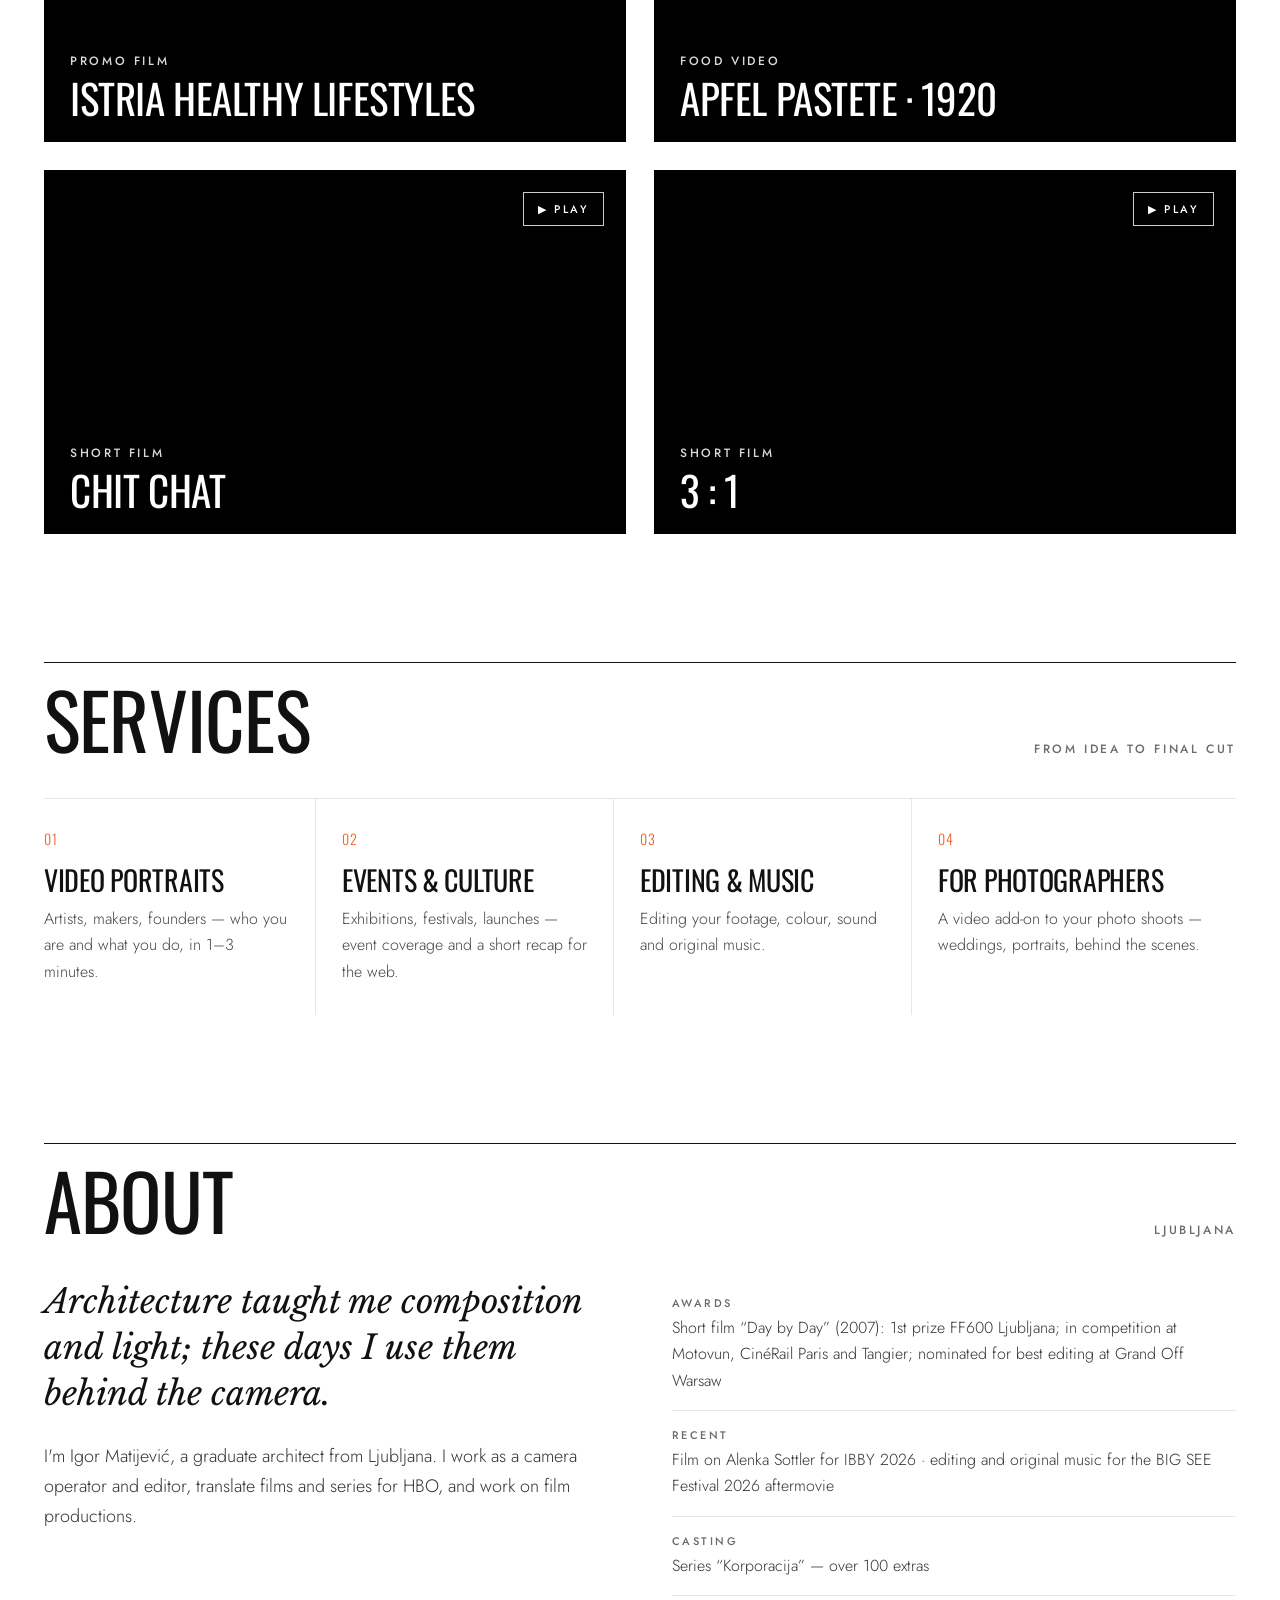
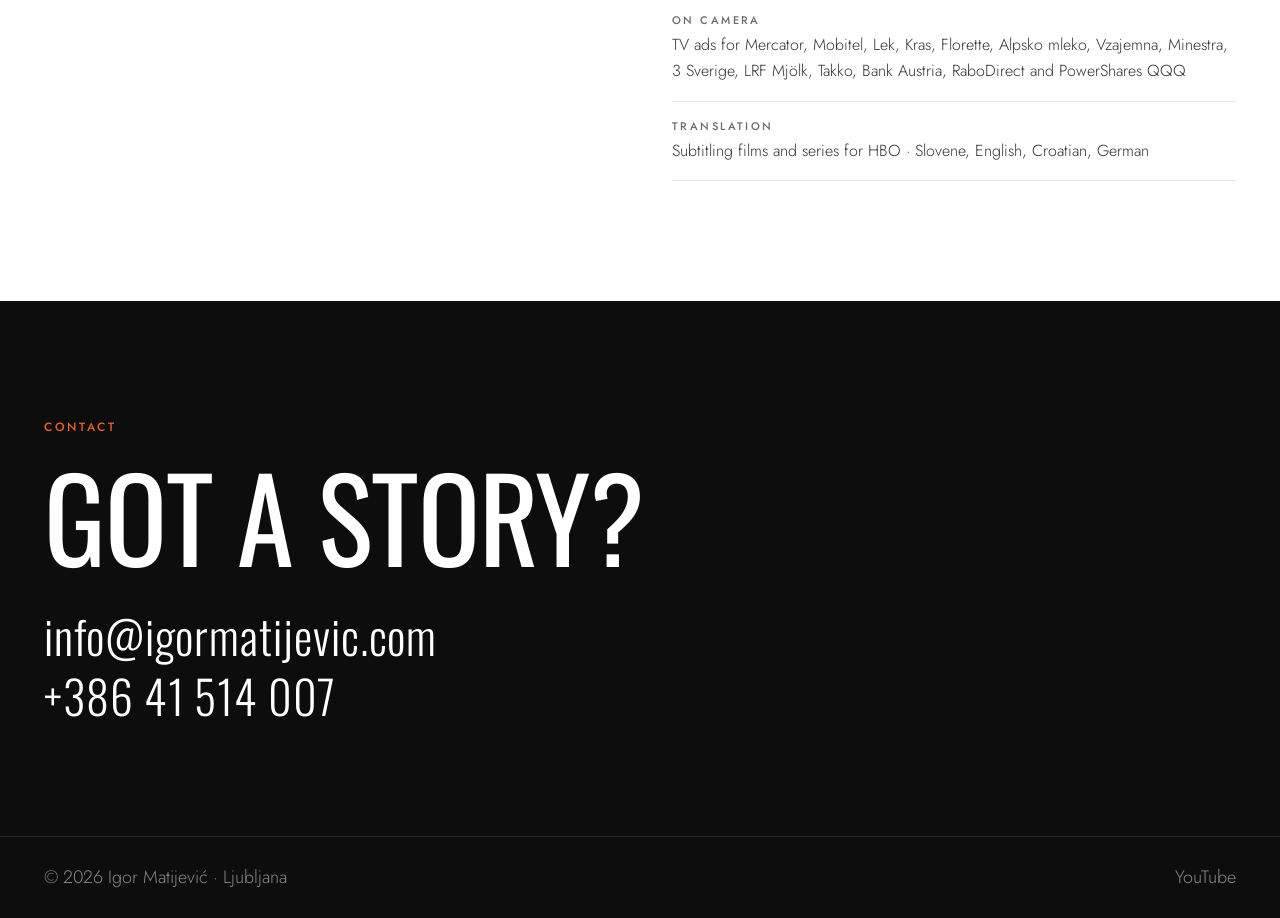
==== commit dadaf9af: "Headline box 20% black" ====
--- a/index.html
+++ b/index.html
@@ -34,7 +34,7 @@
 .reel{position:relative;width:100%}
 .reel-media{position:relative;width:100%;aspect-ratio:2.35/1;overflow:hidden;background:#000}
 .reel-media iframe{position:absolute;top:50%;left:50%;width:100%;aspect-ratio:16/9;height:auto;transform:translate(-50%,-50%) scale(1.12);pointer-events:none;border:0}
-.reel-box{position:absolute;left:clamp(24px,calc((100vw - 1240px)/2 + 24px),9999px);bottom:clamp(20px,4vw,56px);z-index:2;background:var(--ink);color:#fff;padding:18px 26px 22px;max-width:min(640px,calc(100% - 48px))}
+.reel-box{position:absolute;left:clamp(24px,calc((100vw - 1240px)/2 + 24px),9999px);bottom:clamp(20px,4vw,56px);z-index:2;background:rgba(13,13,13,.2);color:#fff;text-shadow:0 1px 14px rgba(0,0,0,.45);padding:18px 26px 22px;max-width:min(640px,calc(100% - 48px))}
 .reel-box .label{color:var(--acc);display:block;margin-bottom:10px}
 .reel-box h1{font-size:clamp(34px,4.6vw,66px)}
 .intro{padding-top:64px;padding-bottom:40px;display:grid;grid-template-columns:1.1fr 1fr;gap:56px;align-items:end}
@@ -102,7 +102,7 @@
 @media (max-width:760px){
   nav a{display:none}
   .logo{letter-spacing:.22em;font-size:14px}
-  .reel-box{position:static;max-width:none;padding:18px 24px 22px}
+  .reel-box{position:static;max-width:none;padding:18px 24px 22px;background:var(--ink);text-shadow:none}
   .intro{padding-top:36px;padding-bottom:10px}
   .intro p{font-size:19px}
   .grid{grid-template-columns:1fr}
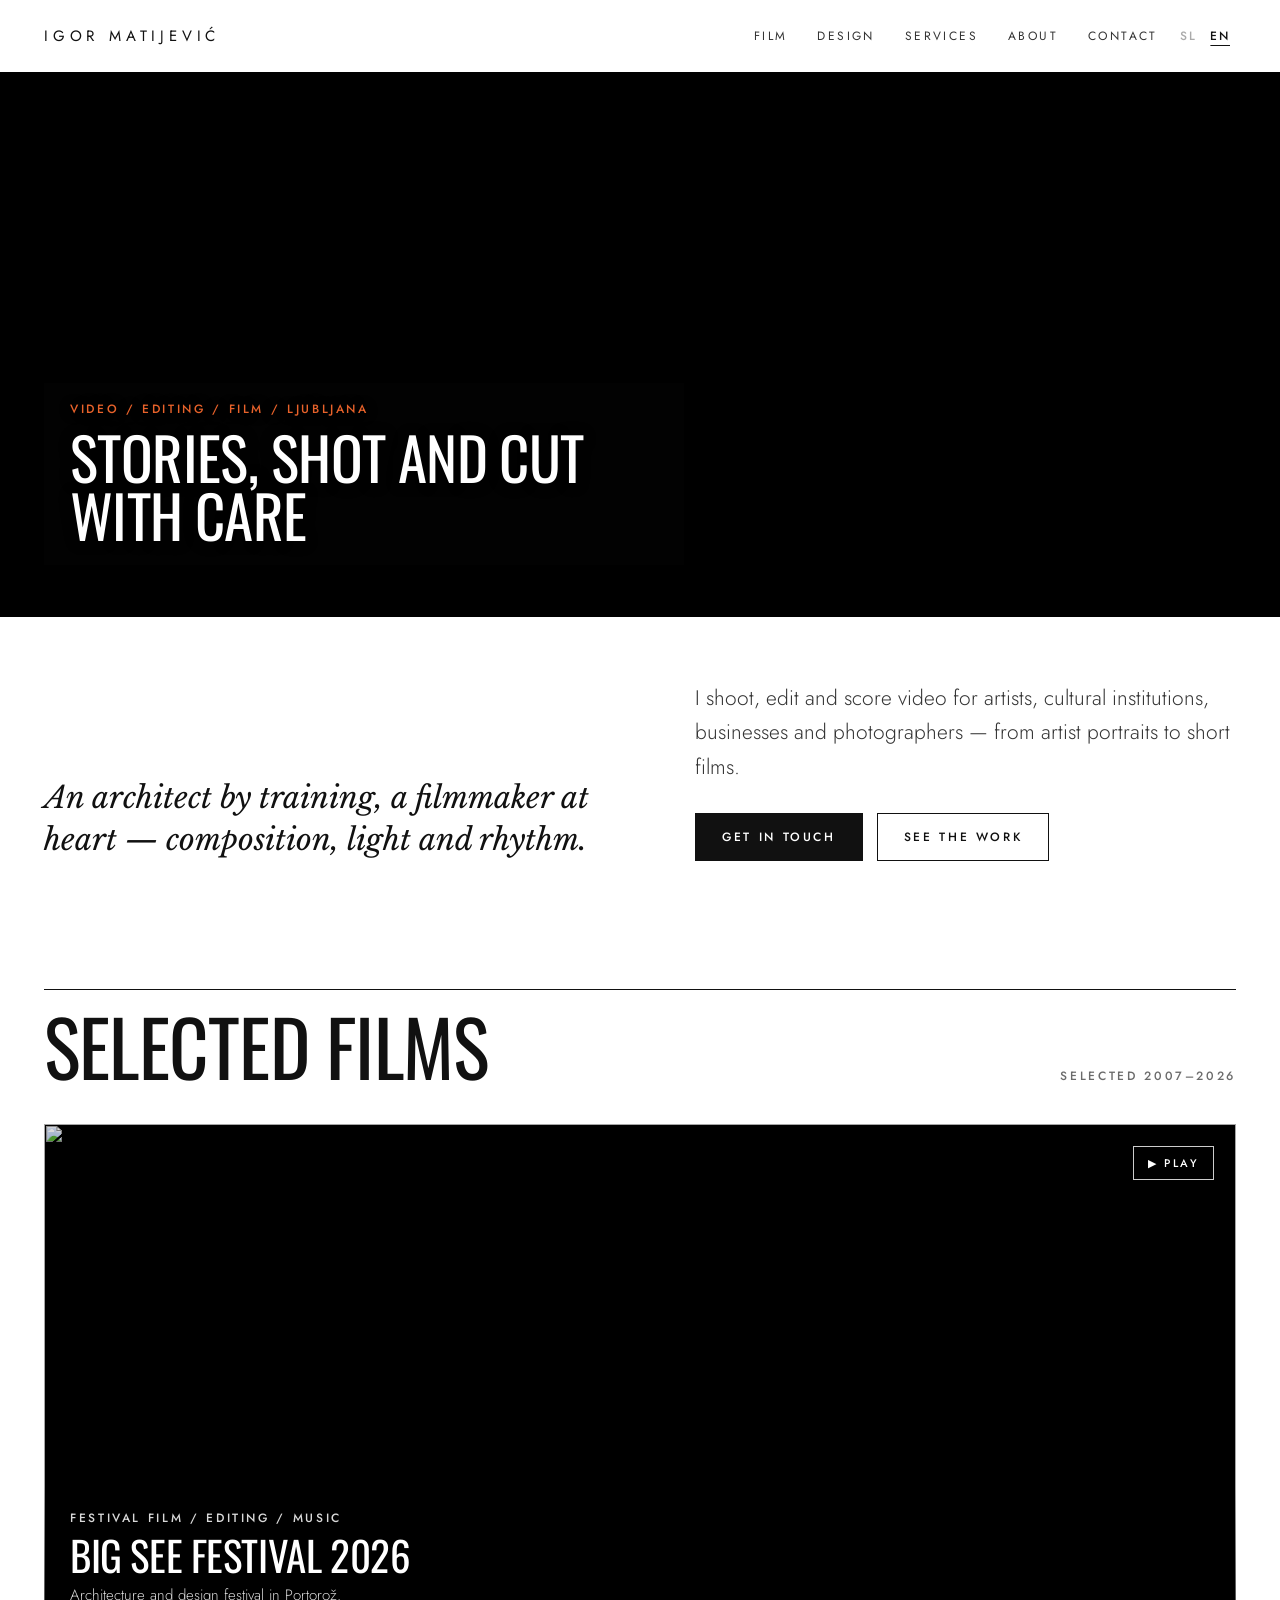
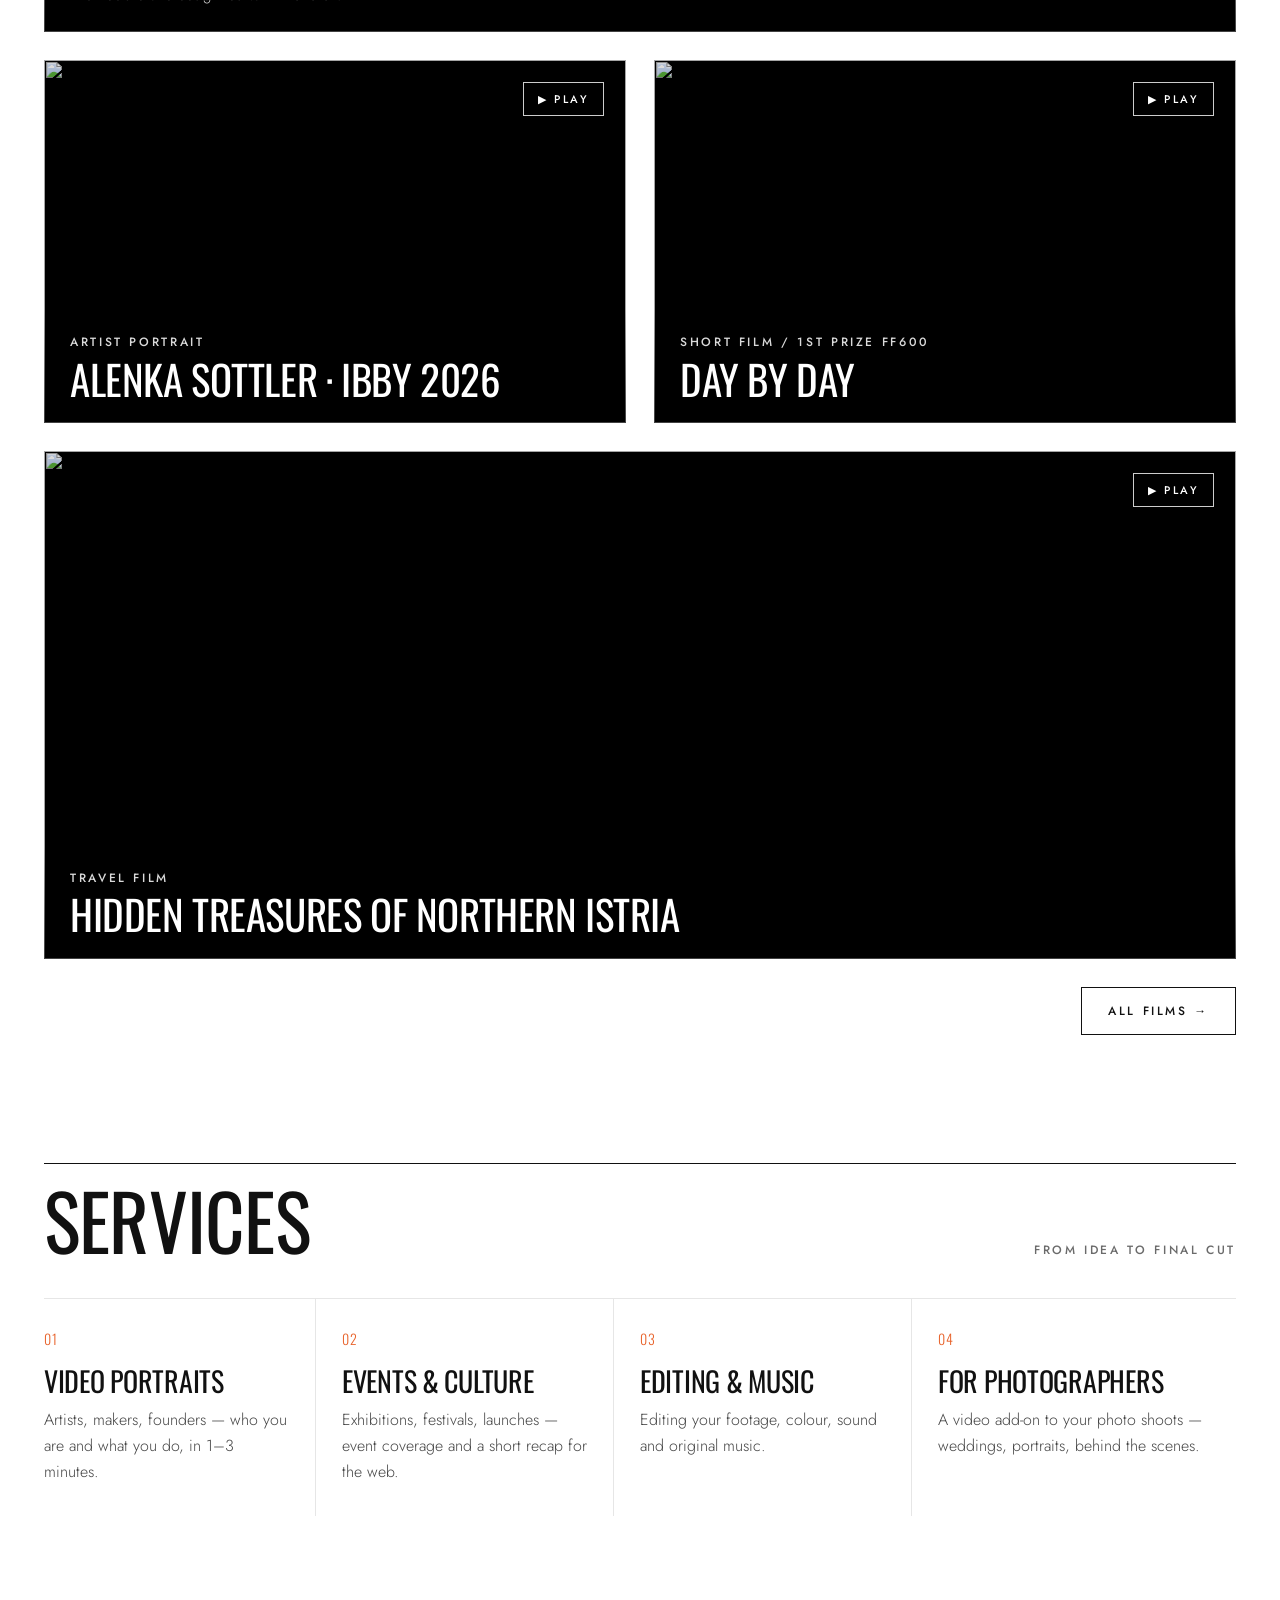
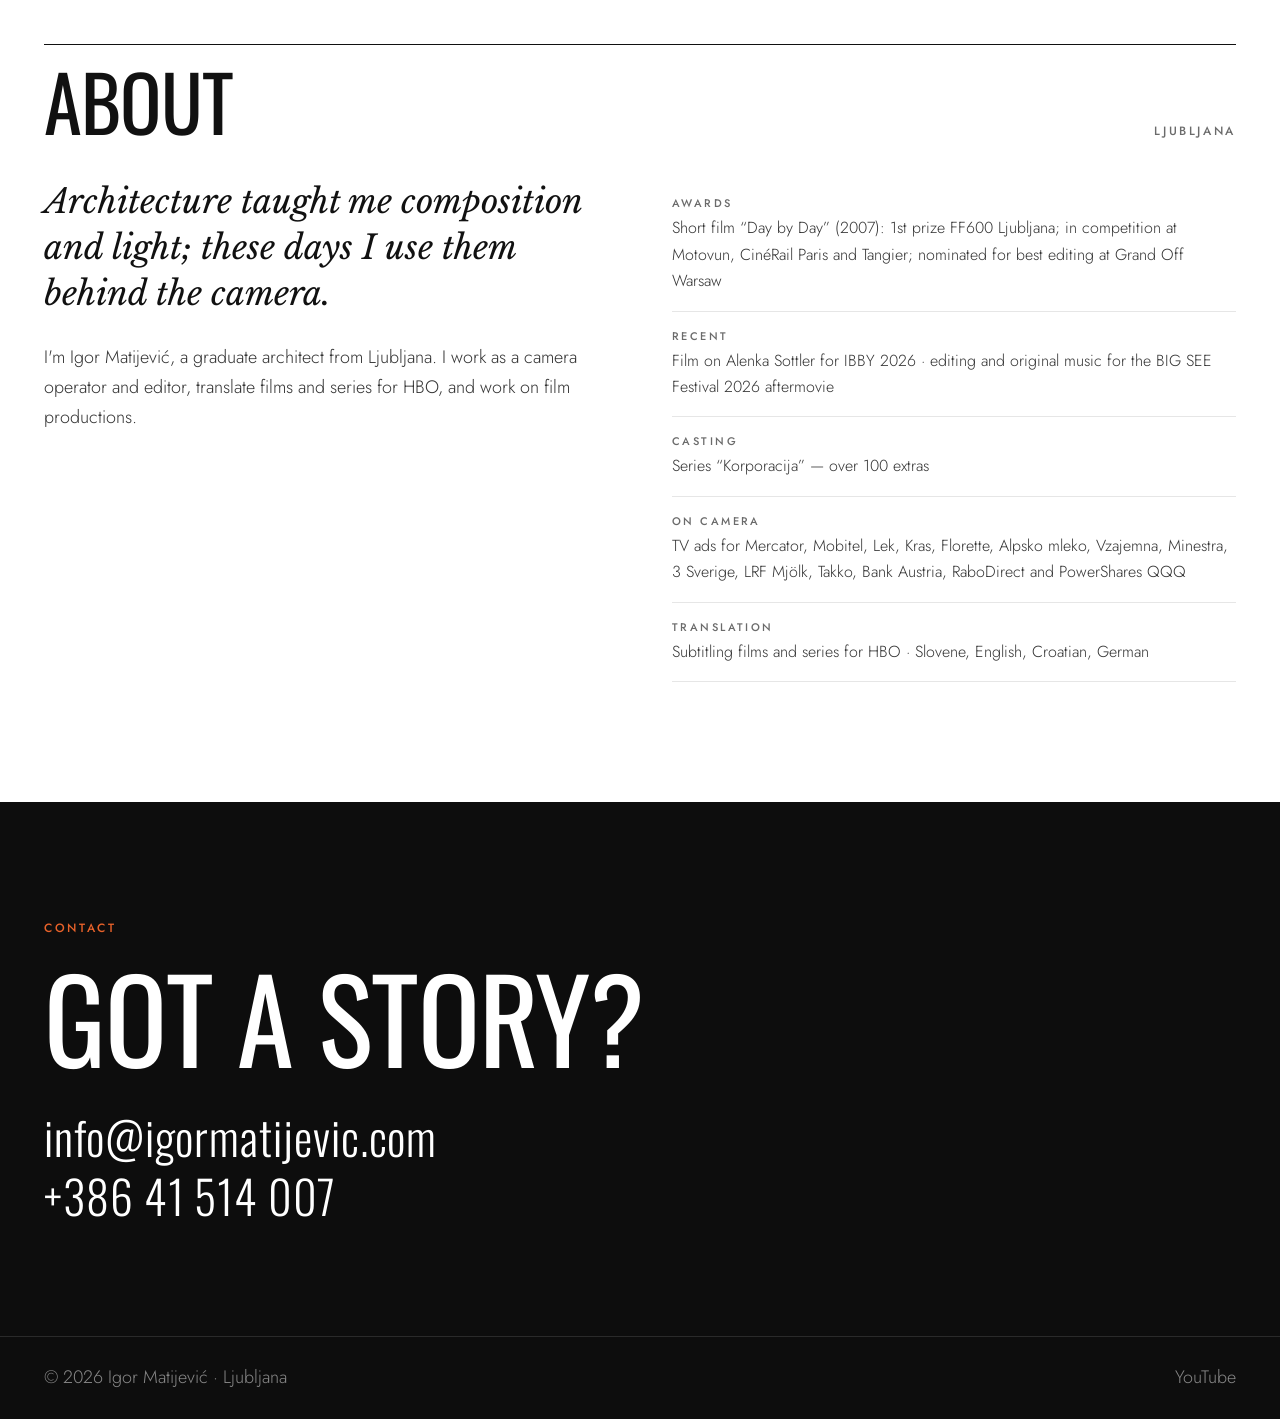
==== commit c21dd90f: "Add Film and Design pages" ====
--- a/index.html
+++ b/index.html
@@ -8,121 +8,19 @@
 <link rel="preconnect" href="https://fonts.googleapis.com">
 <link rel="preconnect" href="https://fonts.gstatic.com" crossorigin>
 <link href="https://fonts.googleapis.com/css2?family=Oswald:wght@300;400;500&family=Jost:wght@300;400;500&family=Libre+Baskerville:ital@0;1&display=swap" rel="stylesheet">
-<style>
-:root{--bg:#fff;--fg:#111;--mute:#6b6b6b;--line:#e6e6e6;--acc:#e8622a;--ink:#0d0d0d}
-*{box-sizing:border-box;margin:0;padding:0}
-html{scroll-behavior:smooth}
-body{background:var(--bg);color:var(--fg);font:300 18px/1.65 Jost,system-ui,sans-serif;-webkit-font-smoothing:antialiased}
-a{color:inherit;text-decoration:none}
-.wrap{max-width:1240px;margin:0 auto;padding:0 24px}
-.cond{font-family:Oswald,sans-serif;text-transform:uppercase;font-weight:400;letter-spacing:-.01em;line-height:.98}
-.label{font:500 12px/1.4 Jost,sans-serif;text-transform:uppercase;letter-spacing:.22em}
-.serif{font-family:"Libre Baskerville",Georgia,serif;font-style:italic;font-weight:400}
-
-/* header */
-header{position:sticky;top:0;z-index:20;background:rgba(255,255,255,.94);backdrop-filter:blur(8px)}
-header .wrap{display:flex;align-items:center;justify-content:space-between;height:72px;gap:16px}
-.logo{font:400 15px Jost,sans-serif;text-transform:uppercase;letter-spacing:.32em;white-space:nowrap}
-nav{display:flex;gap:30px;align-items:center}
-nav a{font:400 12px Jost,sans-serif;text-transform:uppercase;letter-spacing:.2em;color:#333}
-nav a:hover{color:var(--acc)}
-.lang{display:flex;gap:2px}
-.lang button{background:none;border:0;font:500 12px Jost,sans-serif;letter-spacing:.15em;color:#aaa;padding:6px 6px;cursor:pointer}
-.lang button.on{color:var(--fg);text-decoration:underline;text-underline-offset:5px}
-
-/* hero reel */
-.reel{position:relative;width:100%}
-.reel-media{position:relative;width:100%;aspect-ratio:2.35/1;overflow:hidden;background:#000}
-.reel-media iframe{position:absolute;top:50%;left:50%;width:100%;aspect-ratio:16/9;height:auto;transform:translate(-50%,-50%) scale(1.12);pointer-events:none;border:0}
-.reel-box{position:absolute;left:clamp(24px,calc((100vw - 1240px)/2 + 24px),9999px);bottom:clamp(20px,4vw,56px);z-index:2;background:rgba(13,13,13,.2);color:#fff;text-shadow:0 1px 14px rgba(0,0,0,.45);padding:18px 26px 22px;max-width:min(640px,calc(100% - 48px))}
-.reel-box .label{color:var(--acc);display:block;margin-bottom:10px}
-.reel-box h1{font-size:clamp(34px,4.6vw,66px)}
-.intro{padding-top:64px;padding-bottom:40px;display:grid;grid-template-columns:1.1fr 1fr;gap:56px;align-items:end}
-.intro p{font-size:21px;color:#333;max-width:560px}
-.intro .serif{font-size:clamp(22px,2.4vw,30px);line-height:1.4;color:var(--fg)}
-.btns{display:flex;gap:14px;flex-wrap:wrap;margin-top:28px}
-.btn{display:inline-block;border:1px solid var(--fg);padding:14px 26px;font:500 12px Jost,sans-serif;text-transform:uppercase;letter-spacing:.22em}
-.btn.dark{background:var(--fg);color:#fff}
-.btn:hover{background:var(--acc);border-color:var(--acc);color:#fff}
-
-/* sections */
-section{padding:88px 0 40px}
-.head{display:flex;justify-content:space-between;align-items:baseline;gap:20px;border-top:1px solid var(--fg);padding-top:18px;margin-bottom:40px}
-.head h2{font-size:clamp(40px,6vw,84px)}
-.head .label{color:var(--mute)}
-
-/* work tiles */
-.grid{display:grid;grid-template-columns:1fr 1fr;gap:28px}
-.tile{position:relative;aspect-ratio:16/10;overflow:hidden;background:#000;cursor:pointer;color:#fff}
-.tile.wide{grid-column:span 2;aspect-ratio:2.35/1}
-.tile img{position:absolute;inset:0;width:100%;height:100%;object-fit:cover;transition:transform .8s ease,opacity .4s;opacity:.86}
-.tile:hover img{transform:scale(1.04);opacity:.7}
-.tile .cap{position:absolute;left:0;bottom:0;right:0;padding:24px 26px;background:linear-gradient(0deg,rgba(0,0,0,.6),rgba(0,0,0,0));}
-.tile .cap .label{color:#fff;opacity:.85;display:block;margin-bottom:8px}
-.tile .cap h3{font-size:clamp(26px,3.2vw,46px)}
-.tile .cap p{font-size:15px;opacity:.85;margin-top:8px;max-width:520px}
-.tile .play{position:absolute;top:22px;right:22px;font:500 11px Jost,sans-serif;letter-spacing:.22em;text-transform:uppercase;border:1px solid rgba(255,255,255,.8);padding:8px 14px}
-.tile iframe{position:absolute;inset:0;width:100%;height:100%;border:0}
-
-/* services */
-.svc{display:grid;grid-template-columns:repeat(4,1fr);gap:0;border-top:1px solid var(--line)}
-.svc div{padding:26px 26px 30px 0;border-right:1px solid var(--line);margin-right:26px}
-.svc div:last-child{border-right:0;margin-right:0}
-.svc .num{font:300 14px Oswald,sans-serif;color:var(--acc);letter-spacing:.1em}
-.svc h3{font-size:28px;margin:12px 0 12px}
-.svc p{font-size:16px;color:#444}
-
-/* about */
-.about{display:grid;grid-template-columns:1fr 1fr;gap:64px}
-.about .serif{font-size:clamp(24px,2.6vw,34px);line-height:1.38;margin-bottom:26px}
-.about p{color:#333;margin-bottom:16px}
-.about ul{list-style:none}
-.about li{padding:16px 0;border-bottom:1px solid var(--line);font-size:16px;color:#333}
-.about li b{display:block;font:500 11px Jost,sans-serif;letter-spacing:.22em;text-transform:uppercase;color:var(--mute);margin-bottom:4px}
-
-/* contact */
-.contact{background:var(--ink);color:#fff;padding:110px 0;margin-top:80px}
-.contact .label{color:var(--acc)}
-.contact h2{font-size:clamp(48px,9vw,140px);margin:18px 0 34px}
-.contact a.big{display:block;font:300 clamp(24px,3.6vw,48px)/1.3 Oswald,sans-serif;letter-spacing:.02em}
-.contact a.big:hover{color:var(--acc)}
-footer{background:var(--ink);color:#888;border-top:1px solid #2a2a2a;padding:26px 0}
-footer .wrap{display:flex;justify-content:space-between;flex-wrap:wrap;gap:10px}
-footer a:hover{color:#fff}
-
-[data-en]{display:none}
-html[lang=en] [data-sl]{display:none}
-html[lang=en] [data-en]{display:revert}
-
-@media (max-width:900px){
-  .intro,.about{grid-template-columns:1fr;gap:28px}
-  .svc{grid-template-columns:1fr 1fr}
-  .svc div{border-right:0;margin-right:0;border-bottom:1px solid var(--line)}
-}
-@media (max-width:760px){
-  nav a{display:none}
-  .logo{letter-spacing:.22em;font-size:14px}
-  .reel-box{position:static;max-width:none;padding:18px 24px 22px;background:var(--ink);text-shadow:none}
-  .intro{padding-top:36px;padding-bottom:10px}
-  .intro p{font-size:19px}
-  .grid{grid-template-columns:1fr}
-  .tile.wide{grid-column:auto;aspect-ratio:16/10}
-  .svc{grid-template-columns:1fr}
-  section{padding:64px 0 24px}
-  .head{flex-direction:column;gap:6px}
-}
-</style>
+<link rel="stylesheet" href="/style.css">
 </head>
 <body>
 <header><div class="wrap">
-  <a class="logo" href="#top">Igor Matijević</a>
+  <a class="logo" href="/">Igor Matijević</a>
   <nav>
-    <a href="#work"><span data-sl>Projekti</span><span data-en>Work</span></a>
-    <a href="#services"><span data-sl>Storitve</span><span data-en>Services</span></a>
-    <a href="#about"><span data-sl>O meni</span><span data-en>About</span></a>
-    <a href="#contact"><span data-sl>Kontakt</span><span data-en>Contact</span></a>
-    <div class="lang"><button data-l="sl">SL</button><button data-l="en">EN</button></div>
+    <a href="/film.html"><span data-sl>Film</span><span data-en>Film</span></a>
+    <a href="/design.html"><span data-sl>Design</span><span data-en>Design</span></a>
+    <a href="/#services"><span data-sl>Storitve</span><span data-en>Services</span></a>
+    <a href="/#about"><span data-sl>O meni</span><span data-en>About</span></a>
+    <a href="/#contact"><span data-sl>Kontakt</span><span data-en>Contact</span></a>
   </nav>
+  <div class="lang"><button data-l="sl">SL</button><button data-l="en">EN</button></div>
 </div></header>
 
 <main id="top">
@@ -140,25 +38,20 @@
     <p><span data-sl>Snemam, montiram in ozvočim video za umetnike, kulturne ustanove, podjetja in fotografe — od portreta umetnika do kratkega filma.</span><span data-en>I shoot, edit and score video for artists, cultural institutions, businesses and photographers — from artist portraits to short films.</span></p>
     <div class="btns">
       <a class="btn dark" href="#contact"><span data-sl>Pošljite povpraševanje</span><span data-en>Get in touch</span></a>
-      <a class="btn" href="#work"><span data-sl>Projekti</span><span data-en>See the work</span></a>
+      <a class="btn" href="/film.html"><span data-sl>Projekti</span><span data-en>See the work</span></a>
     </div>
   </div>
 </div>
 
 <section id="work"><div class="wrap">
-  <div class="head"><h2 class="cond"><span data-sl>Projekti</span><span data-en>Work</span></h2><span class="label"><span data-sl>Izbor 2007–2026</span><span data-en>Selected 2007–2026</span></span></div>
+  <div class="head"><h2 class="cond"><span data-sl>Izbrani filmi</span><span data-en>Selected films</span></h2><span class="label"><span data-sl>Izbor 2007–2026</span><span data-en>Selected 2007–2026</span></span></div>
   <div class="grid">
     <div class="tile wide" data-id="cWoLYw0EfJQ"><div class="cap"><span class="label"><span data-sl>Festivalski film / montaža / glasba</span><span data-en>Festival film / editing / music</span></span><h3 class="cond">BIG SEE Festival 2026</h3><p><span data-sl>Festival arhitekture in oblikovanja v Portorožu.</span><span data-en>Architecture and design festival in Portorož.</span></p></div></div>
     <div class="tile" data-id="cUYOiwYadvQ"><div class="cap"><span class="label"><span data-sl>Portret umetnice</span><span data-en>Artist portrait</span></span><h3 class="cond">Alenka Sottler · IBBY 2026</h3></div></div>
     <div class="tile" data-id="k13na9H8UmI"><div class="cap"><span class="label"><span data-sl>Kratki film / 1. nagrada FF600</span><span data-en>Short film / 1st prize FF600</span></span><h3 class="cond">Day by Day</h3></div></div>
-    <div class="tile" data-id="S5imX1U618c"><div class="cap"><span class="label"><span data-sl>Portret umetnice</span><span data-en>Artist portrait</span></span><h3 class="cond">Studio Tour · Alenka Sottler</h3></div></div>
-    <div class="tile" data-id="T2biNFOkhRQ"><div class="cap"><span class="label"><span data-sl>Portret umetnice</span><span data-en>Artist portrait</span></span><h3 class="cond">Illustrator of the Original Bambi</h3></div></div>
     <div class="tile wide" data-id="pCAexVz2f6I"><div class="cap"><span class="label"><span data-sl>Turistični film</span><span data-en>Travel film</span></span><h3 class="cond">Hidden Treasures of Northern Istria</h3></div></div>
-    <div class="tile" data-id="UkIZuH9oOqo"><div class="cap"><span class="label"><span data-sl>Promocijski film</span><span data-en>Promo film</span></span><h3 class="cond">Istria Healthy Lifestyles</h3></div></div>
-    <div class="tile" data-id="maEDvfX6c0M"><div class="cap"><span class="label"><span data-sl>Kulinarični video</span><span data-en>Food video</span></span><h3 class="cond">Apfel Pastete · 1920</h3></div></div>
-    <div class="tile" data-id="a1gP6Kw1OWs"><div class="cap"><span class="label"><span data-sl>Kratki film</span><span data-en>Short film</span></span><h3 class="cond">Chit Chat</h3></div></div>
-    <div class="tile" data-id="6SYSOx91cC8"><div class="cap"><span class="label"><span data-sl>Kratki film</span><span data-en>Short film</span></span><h3 class="cond">3 : 1</h3></div></div>
   </div>
+  <div class="more"><a class="btn" href="/film.html"><span data-sl>Vsi filmi →</span><span data-en>All films →</span></a></div>
 </div></section>
 
 <section id="services"><div class="wrap">
@@ -200,27 +93,6 @@
   <span>© 2026 Igor Matijević · Ljubljana</span>
   <a href="https://www.youtube.com/@IgorMatijevic" target="_blank" rel="noopener">YouTube</a>
 </div></footer>
-
-<script>
-document.querySelectorAll('.tile').forEach(t=>{
-  const id=t.dataset.id;
-  const img=new Image(); img.alt=''; img.loading='lazy';
-  img.src='https://i.ytimg.com/vi/'+id+'/maxresdefault.jpg';
-  img.onload=()=>{ if(img.naturalWidth<200) img.src='https://i.ytimg.com/vi/'+id+'/hqdefault.jpg'; };
-  img.onerror=()=>{ img.src='https://i.ytimg.com/vi/'+id+'/hqdefault.jpg'; };
-  t.prepend(img);
-  const pl=document.createElement('span'); pl.className='play'; pl.textContent='▶ Play'; t.appendChild(pl);
-  t.addEventListener('click',()=>{t.innerHTML='<iframe src="https://www.youtube-nocookie.com/embed/'+id+'?autoplay=1&rel=0" allow="autoplay; encrypted-media; fullscreen" allowfullscreen></iframe>'},{once:true});
-});
-function setLang(l){
-  document.documentElement.lang=l;
-  document.querySelectorAll('.lang button').forEach(b=>b.classList.toggle('on',b.dataset.l===l));
-  document.title=l==='en'?'Igor Matijević · Video, editing, film':'Igor Matijević · Video, montaža, film';
-  try{localStorage.setItem('lang',l)}catch(e){}
-}
-document.querySelectorAll('.lang button').forEach(b=>b.onclick=()=>setLang(b.dataset.l));
-let l='sl';try{l=localStorage.getItem('lang')||((navigator.language||'').startsWith('sl')?'sl':'en')}catch(e){}
-setLang(l);
-</script>
+<script src="/site.js"></script>
 </body>
 </html>
--- a/style.css
+++ b/style.css
@@ -0,0 +1,119 @@
+:root{--bg:#fff;--fg:#111;--mute:#6b6b6b;--line:#e6e6e6;--acc:#e8622a;--ink:#0d0d0d}
+*{box-sizing:border-box;margin:0;padding:0}
+html{scroll-behavior:smooth}
+body{background:var(--bg);color:var(--fg);font:300 18px/1.65 Jost,system-ui,sans-serif;-webkit-font-smoothing:antialiased}
+a{color:inherit;text-decoration:none}
+.wrap{max-width:1240px;margin:0 auto;padding:0 24px}
+.cond{font-family:Oswald,sans-serif;text-transform:uppercase;font-weight:400;letter-spacing:-.01em;line-height:.98}
+.label{font:500 12px/1.4 Jost,sans-serif;text-transform:uppercase;letter-spacing:.22em}
+.serif{font-family:"Libre Baskerville",Georgia,serif;font-style:italic;font-weight:400}
+
+/* header */
+header{position:sticky;top:0;z-index:20;background:rgba(255,255,255,.94);backdrop-filter:blur(8px)}
+header .wrap{display:flex;align-items:center;justify-content:space-between;height:72px;gap:16px}
+.logo{font:400 15px Jost,sans-serif;text-transform:uppercase;letter-spacing:.32em;white-space:nowrap}
+nav{display:flex;gap:30px;align-items:center;margin-left:auto}
+nav a{font:400 12px Jost,sans-serif;text-transform:uppercase;letter-spacing:.2em;color:#333}
+nav a:hover{color:var(--acc)}
+.lang{display:flex;gap:2px}
+.lang button{background:none;border:0;font:500 12px Jost,sans-serif;letter-spacing:.15em;color:#aaa;padding:6px 6px;cursor:pointer}
+.lang button.on{color:var(--fg);text-decoration:underline;text-underline-offset:5px}
+
+/* hero reel */
+.reel{position:relative;width:100%}
+.reel-media{position:relative;width:100%;aspect-ratio:2.35/1;overflow:hidden;background:#000}
+.reel-media iframe{position:absolute;top:50%;left:50%;width:100%;aspect-ratio:16/9;height:auto;transform:translate(-50%,-50%) scale(1.12);pointer-events:none;border:0}
+.reel-box{position:absolute;left:clamp(24px,calc((100vw - 1240px)/2 + 24px),9999px);bottom:clamp(20px,4vw,56px);z-index:2;background:rgba(13,13,13,.2);color:#fff;text-shadow:0 1px 14px rgba(0,0,0,.45);padding:18px 26px 22px;max-width:min(640px,calc(100% - 48px))}
+.reel-box .label{color:var(--acc);display:block;margin-bottom:10px}
+.reel-box h1{font-size:clamp(34px,4.6vw,66px)}
+.intro{padding-top:64px;padding-bottom:40px;display:grid;grid-template-columns:1.1fr 1fr;gap:56px;align-items:end}
+.intro p{font-size:21px;color:#333;max-width:560px}
+.intro .serif{font-size:clamp(22px,2.4vw,30px);line-height:1.4;color:var(--fg)}
+.btns{display:flex;gap:14px;flex-wrap:wrap;margin-top:28px}
+.btn{display:inline-block;border:1px solid var(--fg);padding:14px 26px;font:500 12px Jost,sans-serif;text-transform:uppercase;letter-spacing:.22em}
+.btn.dark{background:var(--fg);color:#fff}
+.btn:hover{background:var(--acc);border-color:var(--acc);color:#fff}
+
+/* sections */
+section{padding:88px 0 40px}
+.head{display:flex;justify-content:space-between;align-items:baseline;gap:20px;border-top:1px solid var(--fg);padding-top:18px;margin-bottom:40px}
+.head h2{font-size:clamp(40px,6vw,84px)}
+.head .label{color:var(--mute)}
+
+/* work tiles */
+.grid{display:grid;grid-template-columns:1fr 1fr;gap:28px}
+.tile{position:relative;aspect-ratio:16/10;overflow:hidden;background:#000;cursor:pointer;color:#fff}
+.tile.wide{grid-column:span 2;aspect-ratio:2.35/1}
+.tile img{position:absolute;inset:0;width:100%;height:100%;object-fit:cover;transition:transform .8s ease,opacity .4s;opacity:.86}
+.tile:hover img{transform:scale(1.04);opacity:.7}
+.tile .cap{position:absolute;left:0;bottom:0;right:0;padding:24px 26px;background:linear-gradient(0deg,rgba(0,0,0,.6),rgba(0,0,0,0));}
+.tile .cap .label{color:#fff;opacity:.85;display:block;margin-bottom:8px}
+.tile .cap h3{font-size:clamp(26px,3.2vw,46px)}
+.tile .cap p{font-size:15px;opacity:.85;margin-top:8px;max-width:520px}
+.tile .play{position:absolute;top:22px;right:22px;font:500 11px Jost,sans-serif;letter-spacing:.22em;text-transform:uppercase;border:1px solid rgba(255,255,255,.8);padding:8px 14px}
+.tile iframe{position:absolute;inset:0;width:100%;height:100%;border:0}
+
+/* services */
+.svc{display:grid;grid-template-columns:repeat(4,1fr);gap:0;border-top:1px solid var(--line)}
+.svc div{padding:26px 26px 30px 0;border-right:1px solid var(--line);margin-right:26px}
+.svc div:last-child{border-right:0;margin-right:0}
+.svc .num{font:300 14px Oswald,sans-serif;color:var(--acc);letter-spacing:.1em}
+.svc h3{font-size:28px;margin:12px 0 12px}
+.svc p{font-size:16px;color:#444}
+
+/* about */
+.about{display:grid;grid-template-columns:1fr 1fr;gap:64px}
+.about .serif{font-size:clamp(24px,2.6vw,34px);line-height:1.38;margin-bottom:26px}
+.about p{color:#333;margin-bottom:16px}
+.about ul{list-style:none}
+.about li{padding:16px 0;border-bottom:1px solid var(--line);font-size:16px;color:#333}
+.about li b{display:block;font:500 11px Jost,sans-serif;letter-spacing:.22em;text-transform:uppercase;color:var(--mute);margin-bottom:4px}
+
+/* contact */
+.contact{background:var(--ink);color:#fff;padding:110px 0;margin-top:80px}
+.contact .label{color:var(--acc)}
+.contact h2{font-size:clamp(48px,9vw,140px);margin:18px 0 34px}
+.contact a.big{display:block;font:300 clamp(24px,3.6vw,48px)/1.3 Oswald,sans-serif;letter-spacing:.02em}
+.contact a.big:hover{color:var(--acc)}
+footer{background:var(--ink);color:#888;border-top:1px solid #2a2a2a;padding:26px 0}
+footer .wrap{display:flex;justify-content:space-between;flex-wrap:wrap;gap:10px}
+footer a:hover{color:#fff}
+
+[data-en]{display:none}
+html[lang=en] [data-sl]{display:none}
+html[lang=en] [data-en]{display:revert}
+
+@media (max-width:900px){
+  .intro,.about{grid-template-columns:1fr;gap:28px}
+  .svc{grid-template-columns:1fr 1fr}
+  .svc div{border-right:0;margin-right:0;border-bottom:1px solid var(--line)}
+}
+@media (max-width:760px){
+  header .wrap{flex-wrap:wrap;height:auto;padding-top:14px;padding-bottom:10px;row-gap:6px}
+  .lang{order:2}
+  nav{order:3;width:100%;margin-left:0;gap:6px 14px;justify-content:space-between;flex-wrap:wrap}
+  nav a{font-size:11px;letter-spacing:.1em}
+  .logo{letter-spacing:.22em;font-size:14px}
+  .reel-box{position:static;max-width:none;padding:18px 24px 22px;background:var(--ink);text-shadow:none}
+  .intro{padding-top:36px;padding-bottom:10px}
+  .intro p{font-size:19px}
+  .grid{grid-template-columns:1fr}
+  .tile.wide{grid-column:auto;aspect-ratio:16/10}
+  .svc{grid-template-columns:1fr}
+  section{padding:64px 0 24px}
+  .head{flex-direction:column;gap:6px}
+}
+/* sub pages */
+.pagehead{padding-top:72px;padding-bottom:28px}
+.pagehead h1{font-size:clamp(64px,13vw,200px)}
+.pagehead .label{color:var(--mute);display:block;margin-bottom:14px}
+.pagehead p{font-size:20px;color:#333;max-width:640px;margin-top:22px}
+.tabs{display:flex;gap:12px;flex-wrap:wrap;margin-top:30px}
+.more{display:flex;justify-content:flex-end;margin-top:28px}
+.brands{margin-top:34px;font:300 clamp(20px,2.4vw,30px)/1.5 Oswald,sans-serif;text-transform:uppercase;color:#333}
+.brands span{white-space:nowrap}
+.brands span:not(:last-child):after{content:" / ";color:var(--acc)}
+.empty{border:1px dashed #cfcfcf;padding:70px 30px;text-align:center;color:var(--mute)}
+.empty .cond{font-size:34px;color:var(--fg);display:block;margin-bottom:10px}
+nav a.cur{color:var(--acc)}
+@media (max-width:760px){.pagehead{padding-top:40px}}
